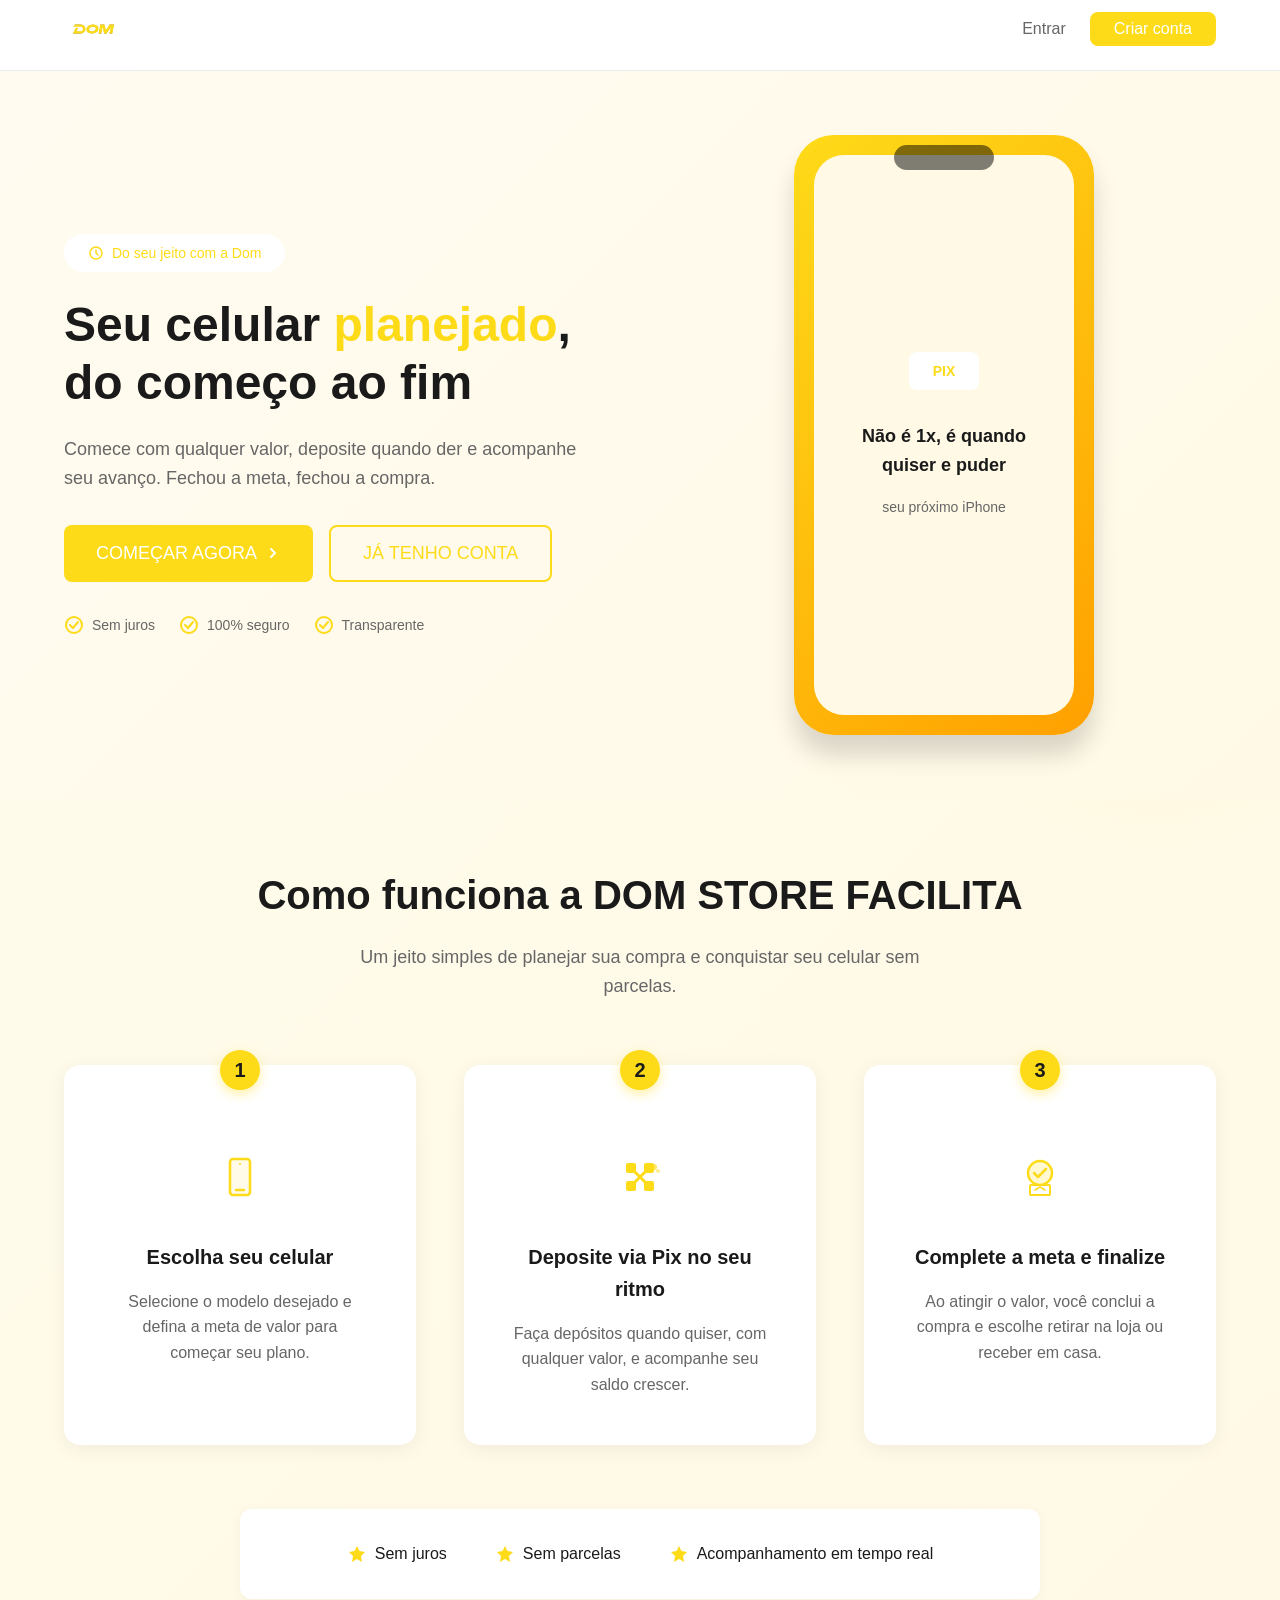
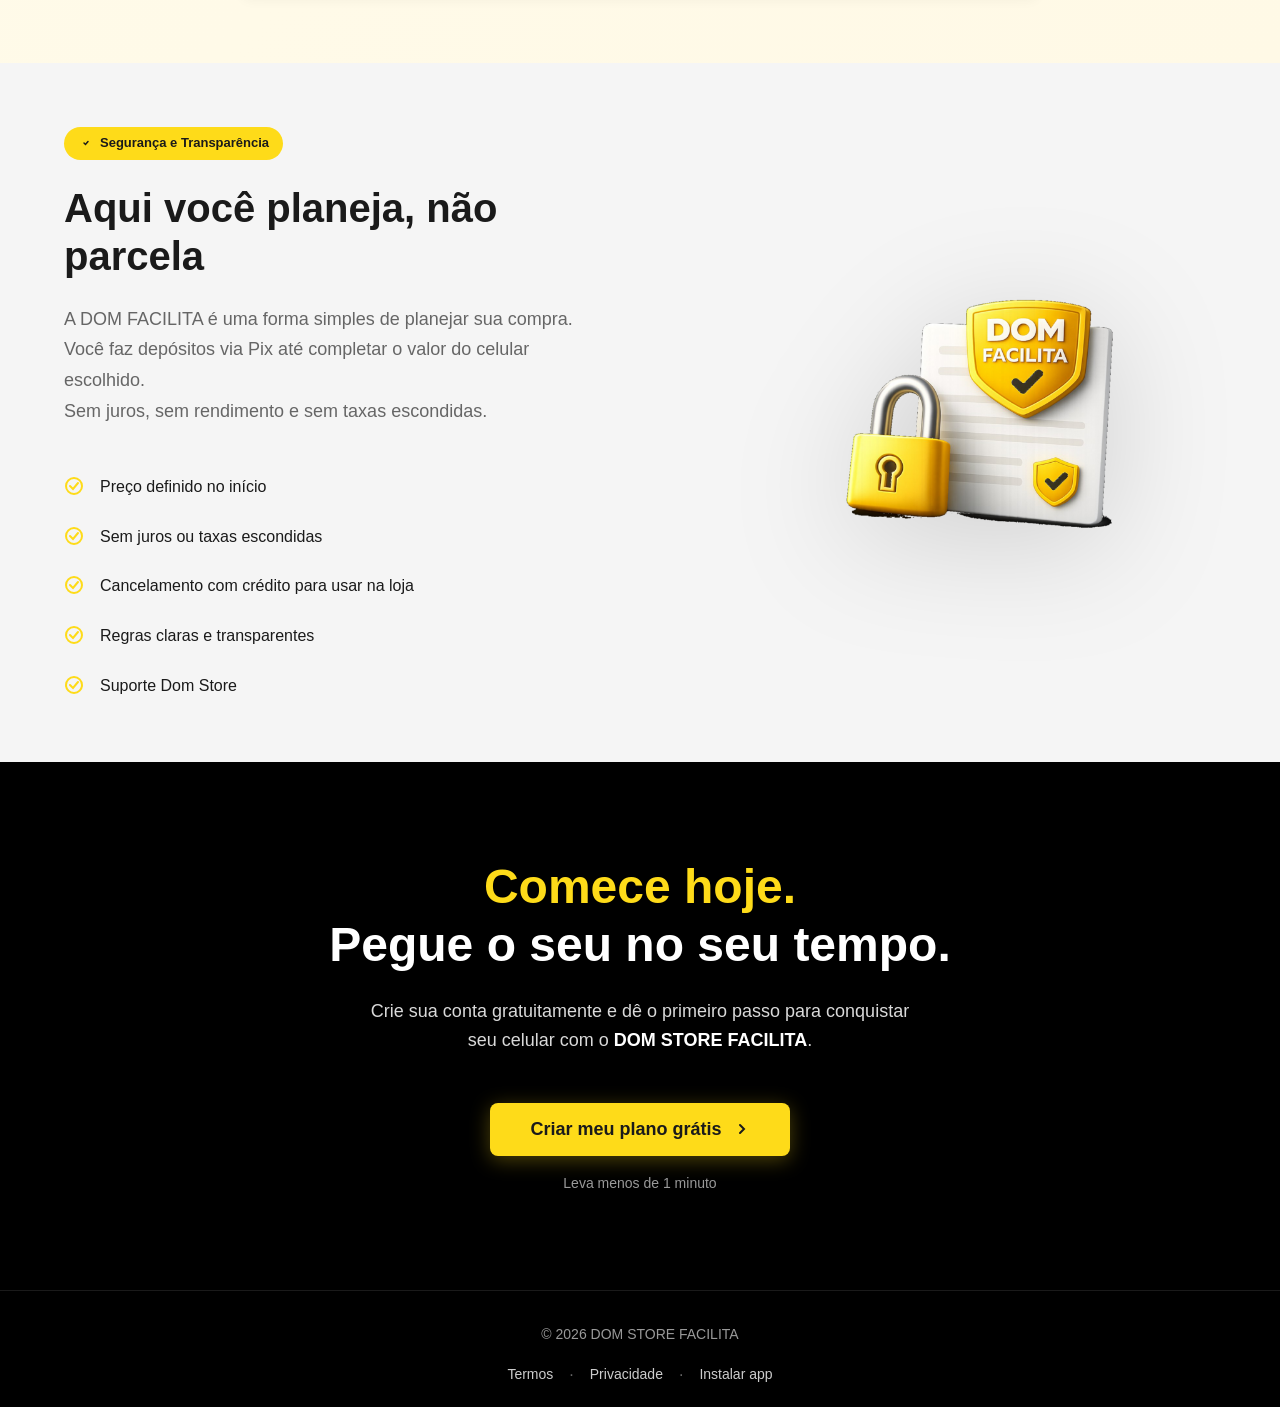
==== dom-store-mvp/index.html @ 8611403c "Iphone" ====
<!DOCTYPE html>
<html lang="pt-BR">
<head>
    <meta charset="UTF-8">
    <meta name="viewport" content="width=device-width, initial-scale=1.0, viewport-fit=cover">
    <meta name="description" content="Do seu jeito com a Dom. Comece com qualquer valor, deposite quando der e acompanhe seu avanço. Fechou a meta, fechou a compra - DOM STORE FACILITA">
    
    <!-- PWA Meta Tags -->
    <meta name="theme-color" content="#FEDB19">
    <meta name="mobile-web-app-capable" content="yes">
    <meta name="apple-mobile-web-app-capable" content="yes">
    <meta name="apple-mobile-web-app-status-bar-style" content="black-translucent">
    <meta name="apple-mobile-web-app-title" content="DOM STORE FACILITA">
    
    <!-- Manifest -->
    <link rel="manifest" href="/manifest.json">
    
    <!-- Icons -->
    <link rel="icon" type="image/png" sizes="32x32" href="/assets/logo-dom-novo.png">
    <link rel="apple-touch-icon" href="/assets/logo-dom-novo.png">
    
    <title>DOM STORE FACILITA - Seu celular planejado, do começo ao fim</title>
    <link rel="stylesheet" href="css/global.css">
    <link rel="stylesheet" href="css/home.css">
    <link rel="stylesheet" href="css/logo.css">
    <link rel="stylesheet" href="css/onboarding.css">
    <link rel="stylesheet" href="css/responsive.css">
</head>
<body>
    <header class="header">
        <div class="container">
            <div class="logo"><img src="assets/logo-dom-novo.png" alt="DOM STORE FACILITA" style="height: 32px;"></div>
            <nav class="nav">
                <a href="login.html" class="nav-link">Entrar</a>
                <button class="btn btn-primary" onclick="window.location.href='criar-conta.html'">Criar conta</button>
            </nav>
        </div>
    </header>

    <section class="hero">
        <div class="container">
            <div class="hero-content">
                <div class="hero-text">
                    <span class="hero-badge">
                        <svg width="16" height="16" viewBox="0 0 16 16" fill="none">
                            <circle cx="8" cy="8" r="6" stroke="#FEDB19" stroke-width="1.5"/>
                            <path d="M8 5V8L10 10" stroke="#FEDB19" stroke-width="1.5" stroke-linecap="round"/>
                        </svg>
                        Do seu jeito com a Dom
                    </span>
                    <h1 class="hero-title">
                        Seu celular <span class="highlight">planejado</span>,<br>
                        do começo ao fim
                    </h1>
                    <p class="hero-description">
                        Comece com qualquer valor, deposite quando der e acompanhe seu avanço. 
                        Fechou a meta, fechou a compra.
                    </p>
                    <div class="hero-buttons">
                        <button class="btn btn-primary btn-large" onclick="window.location.href='criar-conta.html'">
                            COMEÇAR AGORA
                            <svg width="16" height="16" viewBox="0 0 16 16" fill="none">
                                <path d="M6 12L10 8L6 4" stroke="white" stroke-width="2" stroke-linecap="round"/>
                            </svg>
                        </button>
                        <button class="btn btn-secondary btn-large" onclick="window.location.href='login.html'">
                            JÁ TENHO CONTA
                        </button>
                    </div>
                    <div class="hero-features">
                        <div class="feature-item">
                            <svg width="20" height="20" viewBox="0 0 20 20" fill="none">
                                <circle cx="10" cy="10" r="8" stroke="#FEDB19" stroke-width="2"/>
                                <path d="M6 10L9 13L14 7" stroke="#FEDB19" stroke-width="2" stroke-linecap="round"/>
                            </svg>
                            <span>Sem juros</span>
                        </div>
                        <div class="feature-item">
                            <svg width="20" height="20" viewBox="0 0 20 20" fill="none">
                                <circle cx="10" cy="10" r="8" stroke="#FEDB19" stroke-width="2"/>
                                <path d="M6 10L9 13L14 7" stroke="#FEDB19" stroke-width="2" stroke-linecap="round"/>
                            </svg>
                            <span>100% seguro</span>
                        </div>
                        <div class="feature-item">
                            <svg width="20" height="20" viewBox="0 0 20 20" fill="none">
                                <circle cx="10" cy="10" r="8" stroke="#FEDB19" stroke-width="2"/>
                                <path d="M6 10L9 13L14 7" stroke="#FEDB19" stroke-width="2" stroke-linecap="round"/>
                            </svg>
                            <span>Transparente</span>
                        </div>
                    </div>
                </div>
                <div class="hero-image">
                    <div class="phone-mockup">
                        <div class="phone-screen">
                            <div class="pix-badge">PIX</div>
                            <p class="phone-text">Não é 1x, é quando<br>quiser e puder</p>
                            <p class="phone-subtext">seu próximo iPhone</p>
                        </div>
                    </div>
                </div>
            </div>
        </div>
    </section>

    <section class="how-it-works">
        <div class="container">
            <h2 class="section-title">Como funciona a DOM STORE FACILITA</h2>
            <p class="section-subtitle">Um jeito simples de planejar sua compra e conquistar seu celular sem parcelas.</p>
            
            <div class="steps">
                <!-- Passo 1: Escolha seu celular -->
                <div class="step">
                    <div class="step-number">1</div>
                    <div class="step-icon">
                        <svg width="48" height="48" viewBox="0 0 48 48" fill="none">
                            <rect x="14" y="6" width="20" height="36" rx="3" stroke="#FEDB19" stroke-width="2.5"/>
                            <rect x="14" y="6" width="20" height="36" rx="3" fill="#FEDB19" fill-opacity="0.1"/>
                            <line x1="20" y1="37" x2="28" y2="37" stroke="#FEDB19" stroke-width="2.5" stroke-linecap="round"/>
                            <circle cx="24" cy="11" r="1" fill="#FEDB19"/>
                        </svg>
                    </div>
                    <h3 class="step-title">Escolha seu celular</h3>
                    <p class="step-description">Selecione o modelo desejado e defina a meta de valor para começar seu plano.</p>
                </div>

                <!-- Passo 2: Deposite via Pix -->
                <div class="step">
                    <div class="step-number">2</div>
                    <div class="step-icon">
                        <svg width="48" height="48" viewBox="0 0 48 48" fill="none">
                            <!-- Ícone PIX estilizado -->
                            <rect x="10" y="10" width="10" height="10" rx="2" fill="#FEDB19"/>
                            <rect x="28" y="10" width="10" height="10" rx="2" fill="#FEDB19"/>
                            <rect x="10" y="28" width="10" height="10" rx="2" fill="#FEDB19"/>
                            <rect x="28" y="28" width="10" height="10" rx="2" fill="#FEDB19"/>
                            <path d="M18 18L30 30M30 18L18 30" stroke="#FEDB19" stroke-width="3" stroke-linecap="round"/>
                            <!-- Moedas/progresso -->
                            <circle cx="38" cy="14" r="3" fill="#FEDB19" opacity="0.7"/>
                            <circle cx="42" cy="18" r="2" fill="#FEDB19" opacity="0.5"/>
                        </svg>
                    </div>
                    <h3 class="step-title">Deposite via Pix no seu ritmo</h3>
                    <p class="step-description">Faça depósitos quando quiser, com qualquer valor, e acompanhe seu saldo crescer.</p>
                </div>

                <!-- Passo 3: Complete a meta -->
                <div class="step">
                    <div class="step-number">3</div>
                    <div class="step-icon">
                        <svg width="48" height="48" viewBox="0 0 48 48" fill="none">
                            <!-- Check + Box de entrega -->
                            <circle cx="24" cy="20" r="12" fill="#FEDB19" fill-opacity="0.2" stroke="#FEDB19" stroke-width="2.5"/>
                            <path d="M18 20L22 24L30 16" stroke="#FEDB19" stroke-width="2.5" stroke-linecap="round" stroke-linejoin="round"/>
                            <!-- Box de entrega -->
                            <rect x="14" y="32" width="20" height="10" rx="1" stroke="#FEDB19" stroke-width="2" fill="none"/>
                            <path d="M19 37L24 34L29 37" stroke="#FEDB19" stroke-width="1.5" stroke-linecap="round"/>
                        </svg>
                    </div>
                    <h3 class="step-title">Complete a meta e finalize</h3>
                    <p class="step-description">Ao atingir o valor, você conclui a compra e escolhe retirar na loja ou receber em casa.</p>
                </div>
            </div>

            <!-- Benefícios abaixo dos passos -->
            <div class="benefits-row">
                <div class="benefit-item">
                    <svg width="20" height="20" viewBox="0 0 20 20" fill="none">
                        <path d="M10 2L12.5 7L18 8L14 12L15 18L10 15L5 18L6 12L2 8L7.5 7L10 2Z" fill="#FEDB19"/>
                    </svg>
                    <span>Sem juros</span>
                </div>
                <div class="benefit-item">
                    <svg width="20" height="20" viewBox="0 0 20 20" fill="none">
                        <path d="M10 2L12.5 7L18 8L14 12L15 18L10 15L5 18L6 12L2 8L7.5 7L10 2Z" fill="#FEDB19"/>
                    </svg>
                    <span>Sem parcelas</span>
                </div>
                <div class="benefit-item">
                    <svg width="20" height="20" viewBox="0 0 20 20" fill="none">
                        <path d="M10 2L12.5 7L18 8L14 12L15 18L10 15L5 18L6 12L2 8L7.5 7L10 2Z" fill="#FEDB19"/>
                    </svg>
                    <span>Acompanhamento em tempo real</span>
                </div>
            </div>
        </div>
    </section>

    <section class="not-bank">
        <div class="container">
            <div class="not-bank-content">
                <div class="not-bank-text">
                    <span class="badge badge-security">
                        <svg width="16" height="16" viewBox="0 0 16 16" fill="none">
                            <path d="M8 1L3 3V7C3 10.5 5.5 13.5 8 15C10.5 13.5 13 10.5 13 7V3L8 1Z" fill="#FEDB19"/>
                            <path d="M6 8L7.5 9.5L10 6.5" stroke="#1A1A1A" stroke-width="1.5" stroke-linecap="round"/>
                        </svg>
                        Segurança e Transparência
                    </span>
                    <h2 class="not-bank-title">Aqui você planeja, não parcela</h2>
                    <p class="not-bank-description">
                        A DOM FACILITA é uma forma simples de planejar sua compra.<br>
                        Você faz depósitos via Pix até completar o valor do celular escolhido.<br>
                        Sem juros, sem rendimento e sem taxas escondidas.
                    </p>
                    <ul class="not-bank-list">
                        <li>
                            <svg width="20" height="20" viewBox="0 0 20 20" fill="none">
                                <circle cx="10" cy="10" r="8" stroke="#FEDB19" stroke-width="2"/>
                                <path d="M6 10L9 13L14 7" stroke="#FEDB19" stroke-width="2" stroke-linecap="round"/>
                            </svg>
                            <span>Preço definido no início</span>
                        </li>
                        <li>
                            <svg width="20" height="20" viewBox="0 0 20 20" fill="none">
                                <circle cx="10" cy="10" r="8" stroke="#FEDB19" stroke-width="2"/>
                                <path d="M6 10L9 13L14 7" stroke="#FEDB19" stroke-width="2" stroke-linecap="round"/>
                            </svg>
                            <span>Sem juros ou taxas escondidas</span>
                        </li>
                        <li>
                            <svg width="20" height="20" viewBox="0 0 20 20" fill="none">
                                <circle cx="10" cy="10" r="8" stroke="#FEDB19" stroke-width="2"/>
                                <path d="M6 10L9 13L14 7" stroke="#FEDB19" stroke-width="2" stroke-linecap="round"/>
                            </svg>
                            <span>Cancelamento com crédito para usar na loja</span>
                        </li>
                        <li>
                            <svg width="20" height="20" viewBox="0 0 20 20" fill="none">
                                <circle cx="10" cy="10" r="8" stroke="#FEDB19" stroke-width="2"/>
                                <path d="M6 10L9 13L14 7" stroke="#FEDB19" stroke-width="2" stroke-linecap="round"/>
                            </svg>
                            <span>Regras claras e transparentes</span>
                        </li>
                        <li>
                            <svg width="20" height="20" viewBox="0 0 20 20" fill="none">
                                <circle cx="10" cy="10" r="8" stroke="#FEDB19" stroke-width="2"/>
                                <path d="M6 10L9 13L14 7" stroke="#FEDB19" stroke-width="2" stroke-linecap="round"/>
                            </svg>
                            <span>Suporte Dom Store</span>
                        </li>
                    </ul>
                </div>
                <div class="not-bank-image">
                    <!-- Ilustração 3D: Escudo DOM FACILITA + Cadeado -->
                    <img src="assets/security-illustration.png" alt="DOM FACILITA - Segurança e Transparência" class="security-illustration-img">
                </div>
            </div>
        </div>
    </section>

    <section class="cta">
        <div class="container">
            <h2 class="cta-title">
                <span class="cta-title-yellow">Comece hoje.</span><br>
                Pegue o seu no seu tempo.
            </h2>
            <p class="cta-description">
                Crie sua conta gratuitamente e dê o primeiro passo para conquistar<br>
                seu celular com o <strong>DOM STORE FACILITA</strong>.
            </p>
            <button class="btn btn-cta" onclick="window.location.href='criar-conta.html'">
                Criar meu plano grátis
                <svg width="16" height="16" viewBox="0 0 16 16" fill="none">
                    <path d="M6 12L10 8L6 4" stroke="#1A1A1A" stroke-width="2" stroke-linecap="round"/>
                </svg>
            </button>
            <p class="cta-timing">Leva menos de 1 minuto</p>
        </div>
    </section>

    <footer class="footer">
        <div class="container">
            <div class="footer-content">
                <p class="footer-copyright">© 2026 DOM STORE FACILITA</p>
                <div class="footer-links">
                    <a href="termos.html">Termos</a>
                    <span class="footer-separator">·</span>
                    <a href="#">Privacidade</a>
                    <span class="footer-separator">·</span>
                    <a href="#" id="install-app-footer">Instalar app</a>
                </div>
            </div>
        </div>
    </footer>

        <script src="/js/pwa-register.js"></script>
    <script src="js/onboarding.js"></script>
    <script src="js/main.js"></script>
</body>
</html>
---- dom-store-mvp/css/global.css ----
/**
 * ZENTRA - Estilos Globais
 * 
 * Este arquivo contém:
 * - Variáveis CSS (cores, fontes, espaçamentos)
 * - Reset CSS
 * - Estilos de componentes reutilizáveis (botões, badges, etc)
 * - Utilitários
 */

/* ========== VARIÁVEIS CSS ========== */
:root {
    /* Cores principais - DOM Store */
    --color-primary: #FEDB19;
    --color-primary-dark: #E5C300;
    --color-primary-light: #FFFBEA;
    
    /* Cores de texto */
    --color-text-primary: #1A1A1A;
    --color-text-secondary: #666666;
    --color-text-tertiary: #999999;
    
    /* Cores de fundo */
    --color-bg-primary: #FFFFFF;
    --color-bg-secondary: #F5F7FA;
    --color-bg-tertiary: #E8EDF2;
    
    /* Cores de feedback */
    --color-success: #FEDB19;
    --color-error: #F44336;
    --color-warning: #FF9800;
    --color-info: #2196F3;
    
    /* Fontes */
    --font-family: -apple-system, BlinkMacSystemFont, 'Segoe UI', 'Roboto', 'Oxygen', 'Ubuntu', 'Cantarell', 'Fira Sans', 'Droid Sans', 'Helvetica Neue', sans-serif;
    
    /* Tamanhos de fonte */
    --font-size-xs: 0.75rem;    /* 12px */
    --font-size-sm: 0.875rem;   /* 14px */
    --font-size-base: 1rem;     /* 16px */
    --font-size-lg: 1.125rem;   /* 18px */
    --font-size-xl: 1.25rem;    /* 20px */
    --font-size-2xl: 1.5rem;    /* 24px */
    --font-size-3xl: 2rem;      /* 32px */
    --font-size-4xl: 2.5rem;    /* 40px */
    --font-size-5xl: 3rem;      /* 48px */
    
    /* Pesos de fonte */
    --font-weight-normal: 400;
    --font-weight-medium: 500;
    --font-weight-semibold: 600;
    --font-weight-bold: 700;
    
    /* Espaçamentos */
    --spacing-xs: 0.25rem;   /* 4px */
    --spacing-sm: 0.5rem;    /* 8px */
    --spacing-md: 1rem;      /* 16px */
    --spacing-lg: 1.5rem;    /* 24px */
    --spacing-xl: 2rem;      /* 32px */
    --spacing-2xl: 3rem;     /* 48px */
    --spacing-3xl: 4rem;     /* 64px */
    
    /* Border radius */
    --radius-sm: 4px;
    --radius-md: 8px;
    --radius-lg: 12px;
    --radius-xl: 16px;
    --radius-full: 9999px;
    
    /* Sombras */
    --shadow-sm: 0 1px 2px rgba(0, 0, 0, 0.05);
    --shadow-md: 0 4px 6px rgba(0, 0, 0, 0.07);
    --shadow-lg: 0 10px 15px rgba(0, 0, 0, 0.1);
    --shadow-xl: 0 20px 25px rgba(0, 0, 0, 0.15);
    
    /* Transitions */
    --transition-fast: 150ms ease;
    --transition-base: 250ms ease;
    --transition-slow: 350ms ease;
}

/* ========== RESET CSS ========== */
* {
    margin: 0;
    padding: 0;
    box-sizing: border-box;
}

html {
    font-size: 16px;
    -webkit-font-smoothing: antialiased;
    -moz-osx-font-smoothing: grayscale;
}

body {
    font-family: var(--font-family);
    font-size: var(--font-size-base);
    line-height: 1.6;
    color: var(--color-text-primary);
    background-color: var(--color-bg-primary);
}

a {
    text-decoration: none;
    color: inherit;
}

img {
    max-width: 100%;
    display: block;
}

button {
    font-family: inherit;
    cursor: pointer;
    border: none;
    background: none;
}

input,
textarea,
select {
    font-family: inherit;
    font-size: inherit;
}

/* ========== CONTAINER ========== */
.container {
    width: 100%;
    max-width: 1200px;
    margin: 0 auto;
    padding: 0 var(--spacing-lg);
}

/* ========== BOTÕES ========== */
.btn {
    display: inline-flex;
    align-items: center;
    justify-content: center;
    gap: var(--spacing-sm);
    padding: var(--spacing-sm) var(--spacing-lg);
    border-radius: var(--radius-md);
    font-weight: var(--font-weight-medium);
    font-size: var(--font-size-base);
    transition: all var(--transition-base);
    white-space: nowrap;
}

.btn-primary {
    background-color: var(--color-primary);
    color: white;
}

.btn-primary:hover {
    background-color: var(--color-primary-dark);
    transform: translateY(-1px);
    box-shadow: var(--shadow-md);
}

.btn-secondary {
    background-color: transparent;
    color: var(--color-primary);
    border: 2px solid var(--color-primary);
}

.btn-secondary:hover {
    background-color: var(--color-primary-light);
}

.btn-large {
    padding: var(--spacing-md) var(--spacing-xl);
    font-size: var(--font-size-lg);
}

.btn:disabled {
    opacity: 0.5;
    cursor: not-allowed;
}

/* ========== BADGES ========== */
.badge {
    display: inline-flex;
    align-items: center;
    gap: var(--spacing-xs);
    padding: var(--spacing-xs) var(--spacing-md);
    background-color: var(--color-primary-light);
    color: var(--color-primary);
    border-radius: var(--radius-full);
    font-size: var(--font-size-sm);
    font-weight: var(--font-weight-medium);
}

/* ========== INPUTS ========== */
.input-group {
    display: flex;
    flex-direction: column;
    gap: var(--spacing-sm);
}

.input-label {
    font-size: var(--font-size-sm);
    font-weight: var(--font-weight-medium);
    color: var(--color-text-primary);
}

.input {
    padding: var(--spacing-md);
    border: 2px solid var(--color-bg-tertiary);
    border-radius: var(--radius-md);
    font-size: var(--font-size-base);
    transition: border-color var(--transition-base);
}

.input:focus {
    outline: none;
    border-color: var(--color-primary);
}

.input.error {
    border-color: var(--color-error);
}

.input-error-message {
    font-size: var(--font-size-sm);
    color: var(--color-error);
    display: flex;
    align-items: center;
    gap: var(--spacing-xs);
}

/* ========== CHECKBOX ========== */
.checkbox-container {
    display: flex;
    align-items: flex-start;
    gap: var(--spacing-md);
    cursor: pointer;
}

.checkbox {
    width: 20px;
    height: 20px;
    border: 2px solid var(--color-bg-tertiary);
    border-radius: var(--radius-sm);
    cursor: pointer;
    transition: all var(--transition-base);
}

.checkbox:checked {
    background-color: var(--color-primary);
    border-color: var(--color-primary);
}

/* ========== CARDS ========== */
.card {
    background-color: var(--color-bg-primary);
    border-radius: var(--radius-xl);
    padding: var(--spacing-xl);
    box-shadow: var(--shadow-sm);
}

/* ========== LOADING ========== */
.loading-spinner {
    display: inline-block;
    width: 20px;
    height: 20px;
    border: 3px solid rgba(255, 255, 255, 0.3);
    border-radius: 50%;
    border-top-color: white;
    animation: spinner 0.6s linear infinite;
}

@keyframes spinner {
    to {
        transform: rotate(360deg);
    }
}

/* ========== ALERT ========== */
.alert {
    padding: var(--spacing-md);
    border-radius: var(--radius-md);
    display: flex;
    align-items: center;
    gap: var(--spacing-md);
}

.alert-info {
    background-color: #E3F2FD;
    color: #1976D2;
}

.alert-warning {
    background-color: #FFF3E0;
    color: #F57C00;
}

.alert-error {
    background-color: #FFEBEE;
    color: #D32F2F;
}

.alert-success {
    background-color: var(--color-primary-light);
    color: var(--color-primary-dark);
}

/* ========== MODAL ========== */
.modal-overlay {
    position: fixed;
    top: 0;
    left: 0;
    right: 0;
    bottom: 0;
    background-color: rgba(0, 0, 0, 0.5);
    display: flex;
    align-items: center;
    justify-content: center;
    z-index: 1000;
    padding: var(--spacing-lg);
}

.modal {
    background-color: white;
    border-radius: var(--radius-xl);
    max-width: 500px;
    width: 100%;
    max-height: 90vh;
    overflow-y: auto;
    position: relative;
}

.modal-header {
    padding: var(--spacing-xl);
    border-bottom: 1px solid var(--color-bg-tertiary);
    display: flex;
    align-items: center;
    justify-content: space-between;
}

.modal-body {
    padding: var(--spacing-xl);
}

.modal-footer {
    padding: var(--spacing-xl);
    border-top: 1px solid var(--color-bg-tertiary);
    display: flex;
    gap: var(--spacing-md);
    justify-content: flex-end;
}

.modal-close {
    width: 32px;
    height: 32px;
    display: flex;
    align-items: center;
    justify-content: center;
    border-radius: 50%;
    transition: background-color var(--transition-base);
}

.modal-close:hover {
    background-color: var(--color-bg-secondary);
}

/* ========== UTILITIES ========== */
.text-center {
    text-align: center;
}

.text-primary {
    color: var(--color-primary);
}

.text-secondary {
    color: var(--color-text-secondary);
}

.mt-sm { margin-top: var(--spacing-sm); }
.mt-md { margin-top: var(--spacing-md); }
.mt-lg { margin-top: var(--spacing-lg); }
.mt-xl { margin-top: var(--spacing-xl); }

.mb-sm { margin-bottom: var(--spacing-sm); }
.mb-md { margin-bottom: var(--spacing-md); }
.mb-lg { margin-bottom: var(--spacing-lg); }
.mb-xl { margin-bottom: var(--spacing-xl); }

.hidden {
    display: none !important;
}

/* ========== RESPONSIVE ========== */
@media (max-width: 768px) {
    :root {
        --font-size-3xl: 1.75rem;
        --font-size-4xl: 2rem;
        --font-size-5xl: 2.25rem;
    }
    
    .container {
        padding: 0 var(--spacing-md);
    }
}
---- dom-store-mvp/css/home.css ----
/**
 * ZENTRA - Estilos da Home
 * 
 * Estilos específicos para a landing page/home
 * Inclui: Header, Hero, How it Works, Not Bank, CTA, Footer
 */

/* ========== HEADER ========== */
.header {
    background-color: white;
    border-bottom: 1px solid var(--color-bg-tertiary);
    padding: var(--spacing-lg) 0;
    position: sticky;
    top: 0;
    z-index: 100;
}

.header .container {
    display: flex;
    align-items: center;
    justify-content: space-between;
}

.logo {
    display: flex;
    align-items: center;
    gap: var(--spacing-sm);
}

.logo-text {
    font-size: var(--font-size-xl);
    font-weight: var(--font-weight-bold);
    color: var(--color-text-primary);
}

.nav {
    display: flex;
    align-items: center;
    gap: var(--spacing-lg);
}

.nav-link {
    color: var(--color-text-secondary);
    font-weight: var(--font-weight-medium);
    transition: color var(--transition-base);
}

.nav-link:hover {
    color: var(--color-primary);
}

/* ========== HERO SECTION ========== */
.hero {
    padding: var(--spacing-3xl) 0;
    background: linear-gradient(135deg, #FFFBF0 0%, #FFF9E6 100%);
}

.hero-content {
    display: grid;
    grid-template-columns: 1fr 1fr;
    gap: var(--spacing-3xl);
    align-items: center;
}

.hero-badge {
    display: inline-flex;
    align-items: center;
    gap: var(--spacing-sm);
    padding: var(--spacing-sm) var(--spacing-lg);
    background-color: white;
    border-radius: var(--radius-full);
    font-size: var(--font-size-sm);
    font-weight: var(--font-weight-medium);
    color: var(--color-primary);
    margin-bottom: var(--spacing-lg);
}

.hero-title {
    font-size: var(--font-size-5xl);
    font-weight: var(--font-weight-bold);
    line-height: 1.2;
    margin-bottom: var(--spacing-lg);
    color: var(--color-text-primary);
}

.hero-title .highlight {
    color: var(--color-primary);
}

.hero-description {
    font-size: var(--font-size-lg);
    color: var(--color-text-secondary);
    margin-bottom: var(--spacing-xl);
    line-height: 1.6;
}

.hero-buttons {
    display: flex;
    gap: var(--spacing-md);
    margin-bottom: var(--spacing-xl);
}

.hero-features {
    display: flex;
    gap: var(--spacing-lg);
}

.feature-item {
    display: flex;
    align-items: center;
    gap: var(--spacing-sm);
    font-size: var(--font-size-sm);
    color: var(--color-text-secondary);
}

/* Phone Mockup */
.hero-image {
    display: flex;
    justify-content: center;
    align-items: center;
}

.phone-mockup {
    width: 300px;
    height: 600px;
    background: linear-gradient(135deg, #FEDB19 0%, #FFA000 100%);
    border-radius: 40px;
    padding: 20px;
    box-shadow: var(--shadow-xl);
    position: relative;
}

.phone-mockup::before {
    content: '';
    position: absolute;
    top: 10px;
    left: 50%;
    transform: translateX(-50%);
    width: 100px;
    height: 25px;
    background-color: rgba(0, 0, 0, 0.5);
    border-radius: 20px;
}

.phone-screen {
    width: 100%;
    height: 100%;
    background-color: #FFF9E6;
    border-radius: 30px;
    display: flex;
    flex-direction: column;
    align-items: center;
    justify-content: center;
    padding: var(--spacing-xl);
    text-align: center;
}

.pix-badge {
    background-color: white;
    color: var(--color-primary);
    font-weight: var(--font-weight-bold);
    padding: var(--spacing-sm) var(--spacing-lg);
    border-radius: var(--radius-md);
    margin-bottom: var(--spacing-xl);
    font-size: var(--font-size-sm);
}

.phone-text {
    font-size: var(--font-size-lg);
    font-weight: var(--font-weight-semibold);
    color: var(--color-text-primary);
    margin-bottom: var(--spacing-md);
}

.phone-subtext {
    font-size: var(--font-size-sm);
    color: var(--color-text-secondary);
}

/* ========== HOW IT WORKS SECTION ========== */
/* ========== HOW IT WORKS SECTION ========== */
.how-it-works {
    padding: var(--spacing-3xl) 0;
    background: linear-gradient(135deg, #FFFBEA 0%, #FFF9E6 100%);
    position: relative;
    overflow: hidden;
}

/* Decoração de fundo */
.how-it-works::before {
    content: '';
    position: absolute;
    top: -50%;
    right: -10%;
    width: 500px;
    height: 500px;
    background: radial-gradient(circle, rgba(254, 219, 25, 0.1) 0%, transparent 70%);
    border-radius: 50%;
}

.section-title {
    font-size: var(--font-size-4xl);
    font-weight: var(--font-weight-bold);
    text-align: center;
    margin-bottom: var(--spacing-md);
    color: var(--color-text-primary);
}

.section-subtitle {
    font-size: var(--font-size-lg);
    color: var(--color-text-secondary);
    text-align: center;
    margin-bottom: var(--spacing-3xl);
    max-width: 600px;
    margin-left: auto;
    margin-right: auto;
}

.steps {
    display: grid;
    grid-template-columns: repeat(3, 1fr);
    gap: var(--spacing-2xl);
    margin-bottom: var(--spacing-3xl);
    position: relative;
    z-index: 1;
}

.step {
    background: white;
    padding: var(--spacing-2xl);
    border-radius: 16px;
    text-align: center;
    box-shadow: 0 4px 20px rgba(0, 0, 0, 0.06);
    transition: all 0.3s ease;
    position: relative;
}

.step:hover {
    transform: translateY(-8px);
    box-shadow: 0 12px 40px rgba(0, 0, 0, 0.12);
}

.step-number {
    position: absolute;
    top: -15px;
    left: 50%;
    transform: translateX(-50%);
    width: 40px;
    height: 40px;
    background: var(--color-primary);
    color: #1A1A1A;
    border-radius: 50%;
    display: flex;
    align-items: center;
    justify-content: center;
    font-size: 20px;
    font-weight: var(--font-weight-bold);
    box-shadow: 0 4px 12px rgba(254, 219, 25, 0.4);
}

.step-icon {
    width: 80px;
    height: 80px;
    display: flex;
    align-items: center;
    justify-content: center;
    margin: var(--spacing-lg) auto var(--spacing-lg);
}

.step-title {
    font-size: var(--font-size-xl);
    font-weight: var(--font-weight-bold);
    margin-bottom: var(--spacing-md);
    color: var(--color-text-primary);
}

.step-description {
    font-size: var(--font-size-base);
    color: var(--color-text-secondary);
    line-height: 1.6;
}

/* Benefits row */
.benefits-row {
    display: flex;
    justify-content: center;
    gap: var(--spacing-2xl);
    flex-wrap: wrap;
    padding: var(--spacing-xl);
    background: white;
    border-radius: 12px;
    max-width: 800px;
    margin: 0 auto;
    box-shadow: 0 2px 12px rgba(0, 0, 0, 0.04);
}

.benefit-item {
    display: flex;
    align-items: center;
    gap: var(--spacing-sm);
    font-weight: var(--font-weight-medium);
    color: var(--color-text-primary);
}

.benefit-item svg {
    flex-shrink: 0;
}

/* ========== NOT BANK SECTION ========== */
/* ========== NOT BANK SECTION (PLANEJA, NÃO PARCELA) ========== */
.not-bank {
    padding: var(--spacing-3xl) 0;
    background: #F5F5F5;
    position: relative;
}

.badge-security {
    background: #FEDB19;
    color: #1A1A1A;
    padding: 6px 14px;
    border-radius: 20px;
    font-size: 13px;
    font-weight: 600;
    display: inline-flex;
    align-items: center;
    gap: 6px;
    margin-bottom: var(--spacing-lg);
}

.not-bank-content {
    display: grid;
    grid-template-columns: 1fr 1fr;
    gap: var(--spacing-3xl);
    align-items: center;
}

.not-bank-title {
    font-size: var(--font-size-4xl);
    font-weight: var(--font-weight-bold);
    margin-bottom: var(--spacing-lg);
    color: var(--color-text-primary);
    line-height: 1.2;
}

.not-bank-description {
    font-size: var(--font-size-lg);
    color: var(--color-text-secondary);
    margin-bottom: var(--spacing-2xl);
    line-height: 1.7;
}

.not-bank-list {
    list-style: none;
    display: flex;
    flex-direction: column;
    gap: var(--spacing-lg);
}

.not-bank-list li {
    display: flex;
    align-items: flex-start;
    gap: var(--spacing-md);
    font-size: var(--font-size-base);
    color: var(--color-text-primary);
    font-weight: 500;
}

.not-bank-list li svg {
    flex-shrink: 0;
    margin-top: 2px;
}

.not-bank-image {
    display: flex;
    justify-content: center;
    align-items: center;
    position: relative;
}

.security-illustration-img {
    max-width: 500px;
    width: 100%;
    height: auto;
    filter: drop-shadow(0 20px 60px rgba(0, 0, 0, 0.15));
    animation: float 6s ease-in-out infinite;
}

@keyframes float {
    0%, 100% {
        transform: translateY(0px);
    }
    50% {
        transform: translateY(-20px);
    }
}

/* ========== CTA SECTION ========== */
/* ========== CTA SECTION ========== */
.cta {
    padding: calc(var(--spacing-3xl) * 1.5) 0;
    background: #000000;
    text-align: center;
}

.cta-title {
    font-size: 48px;
    font-weight: var(--font-weight-bold);
    color: #FFFFFF;
    margin-bottom: var(--spacing-lg);
    line-height: 1.2;
}

.cta-title-yellow {
    color: #FEDB19;
}

.cta-description {
    font-size: var(--font-size-lg);
    color: rgba(255, 255, 255, 0.85);
    margin-bottom: var(--spacing-2xl);
    line-height: 1.6;
}

.cta-description strong {
    color: #FFFFFF;
    font-weight: var(--font-weight-bold);
}

.btn-cta {
    background-color: #FEDB19;
    color: #1A1A1A;
    font-weight: var(--font-weight-bold);
    padding: 16px 40px;
    font-size: 18px;
    border-radius: 8px;
    border: none;
    cursor: pointer;
    display: inline-flex;
    align-items: center;
    gap: 12px;
    transition: all 0.3s ease;
    box-shadow: 0 4px 20px rgba(254, 219, 25, 0.3);
}

.btn-cta:hover {
    background-color: #E5C300;
    transform: translateY(-2px);
    box-shadow: 0 6px 30px rgba(254, 219, 25, 0.4);
}

.cta-timing {
    color: rgba(255, 255, 255, 0.6);
    font-size: var(--font-size-sm);
    margin-top: var(--spacing-md);
}

/* ========== FOOTER ========== */
.footer {
    padding: var(--spacing-xl) 0;
    background-color: #000000;
    color: white;
    border-top: 1px solid rgba(255, 255, 255, 0.1);
}

.footer-content {
    display: flex;
    flex-direction: column;
    align-items: center;
    gap: var(--spacing-md);
    text-align: center;
}

.footer-copyright {
    color: rgba(255, 255, 255, 0.6);
    font-size: var(--font-size-sm);
}

.footer-links {
    display: flex;
    align-items: center;
    gap: var(--spacing-md);
}

.footer-links a {
    color: rgba(255, 255, 255, 0.8);
    font-size: var(--font-size-sm);
    transition: color var(--transition-base);
}

.footer-links a:hover {
    color: var(--color-primary);
}

.footer-separator {
    color: rgba(255, 255, 255, 0.4);
    user-select: none;
}

/* ========== RESPONSIVE ========== */
@media (max-width: 1024px) {
    .hero-content,
    .not-bank-content {
        grid-template-columns: 1fr;
        gap: var(--spacing-xl);
    }
    
    .steps {
        grid-template-columns: 1fr;
        gap: var(--spacing-xl);
    }
    
    .phone-mockup {
        width: 250px;
        height: 500px;
    }
}

@media (max-width: 768px) {
    .hero {
        padding: var(--spacing-xl) 0;
    }
    
    .hero-title {
        font-size: var(--font-size-3xl);
    }
    
    .hero-buttons {
        flex-direction: column;
    }
    
    .hero-buttons .btn {
        width: 100%;
    }
    
    .hero-features {
        flex-direction: column;
        gap: var(--spacing-md);
    }
    
    .nav {
        gap: var(--spacing-md);
    }
    
    .nav .btn {
        padding: var(--spacing-sm) var(--spacing-md);
        font-size: var(--font-size-sm);
    }
    
    .section-title {
        font-size: var(--font-size-2xl);
    }
    
    .not-bank-title,
    .cta-title {
        font-size: var(--font-size-2xl);
    }
}

/* Responsivo - Como funciona */
@media (max-width: 768px) {
    .steps {
        grid-template-columns: 1fr;
        gap: var(--spacing-xl);
    }
    
    .step {
        padding: var(--spacing-xl);
    }
    
    .benefits-row {
        flex-direction: column;
        gap: var(--spacing-md);
        padding: var(--spacing-lg);
    }
    
    .section-title {
        font-size: var(--font-size-3xl);
    }
}

/* Responsivo - Planeja não parcela */
@media (max-width: 768px) {
    .not-bank-content {
        grid-template-columns: 1fr;
        gap: var(--spacing-2xl);
    }
    
    .security-illustration-img {
        max-width: 350px;
    }
    
    .not-bank-title {
        font-size: var(--font-size-3xl);
    }
}

/* Responsivo - CTA */
@media (max-width: 768px) {
    .cta-title {
        font-size: 32px;
    }
    
    .cta-description br {
        display: none;
    }
    
    .btn-cta {
        width: 100%;
        justify-content: center;
    }
    
    .footer-links {
        flex-wrap: wrap;
        justify-content: center;
    }
}
---- dom-store-mvp/css/logo.css ----
/**
 * DOM Store - Logo Component
 */

.logo {
    display: flex;
    align-items: center;
    gap: var(--spacing-sm);
}

.logo img {
    height: 32px;
    width: auto;
    object-fit: contain;
}

/* Logo maior para páginas específicas */
.logo-large img {
    height: 50px;
}

/* Logo extra grande para hero/auth */
.logo-hero img {
    height: 70px;
}

/* Logo pequeno para footer */
.logo-small img {
    height: 24px;
}

/* Versão inline sem gap */
.logo-inline {
    display: inline-flex;
    align-items: center;
}

/* Remove qualquer padding/margin extra */
.logo img, .auth-logo img {
    display: block;
    margin: 0;
    padding: 0;
}
---- dom-store-mvp/css/onboarding.css ----
/**
 * DOM Store - Onboarding Animation CSS (Inline Mockup)
 * Animação DENTRO do mockup do iPhone na home
 */

/* Container da animação dentro do mockup */
.onboarding-content {
    display: flex;
    flex-direction: column;
    align-items: center;
    justify-content: center;
    height: 100%;
    padding: 30px 20px;
    opacity: 0;
    animation: fadeInContent 0.6s ease-out forwards;
}

.onboarding-content.active {
    opacity: 1;
}

.onboarding-content.fade-out {
    animation: fadeOutContent 0.5s ease-out forwards;
}

@keyframes fadeInContent {
    from {
        opacity: 0;
        transform: translateY(20px);
    }
    to {
        opacity: 1;
        transform: translateY(0);
    }
}

@keyframes fadeOutContent {
    from {
        opacity: 1;
        transform: scale(1);
    }
    to {
        opacity: 0;
        transform: scale(0.95);
    }
}

/* PIX Icon Animado */
.pix-icon-animated {
    display: flex;
    flex-direction: column;
    align-items: center;
    gap: 8px;
    margin-bottom: 20px;
    animation: bounceIn 0.8s ease-out;
}

@keyframes bounceIn {
    0% {
        opacity: 0;
        transform: scale(0.3);
    }
    50% {
        transform: scale(1.05);
    }
    70% {
        transform: scale(0.9);
    }
    100% {
        opacity: 1;
        transform: scale(1);
    }
}

.pix-icon-animated svg {
    filter: drop-shadow(0 4px 12px rgba(0, 191, 165, 0.3));
}

.pix-label {
    font-size: 20px;
    font-weight: 800;
    color: #00BFA5;
    letter-spacing: 2px;
    text-shadow: 0 2px 4px rgba(0, 191, 165, 0.2);
}

/* Texto */
.onboarding-text {
    font-size: 20px;
    font-weight: 700;
    color: #1a1a1a;
    text-align: center;
    margin: 0 0 8px 0;
    line-height: 1.3;
    animation: fadeIn 0.6s ease-out 0.3s both;
}

.onboarding-subtitle {
    font-size: 14px;
    color: #666;
    text-align: center;
    margin: 0 0 25px 0;
    animation: fadeIn 0.6s ease-out 0.5s both;
}

@keyframes fadeIn {
    from {
        opacity: 0;
        transform: translateY(10px);
    }
    to {
        opacity: 1;
        transform: translateY(0);
    }
}

/* Progress */
.progress-wrapper {
    width: 100%;
    animation: fadeIn 0.6s ease-out 0.7s both;
}

.progress-values {
    display: flex;
    justify-content: space-between;
    margin-bottom: 8px;
    font-size: 12px;
    font-weight: 600;
}

.value-start {
    color: #999;
}

.value-end {
    color: #00BFA5;
    font-size: 16px;
    font-weight: 700;
    animation: pulse 1.5s ease-in-out infinite;
}

@keyframes pulse {
    0%, 100% {
        transform: scale(1);
    }
    50% {
        transform: scale(1.05);
    }
}

.progress-bar-container {
    width: 100%;
    height: 6px;
    background: #e0e0e0;
    border-radius: 10px;
    overflow: hidden;
    margin-bottom: 8px;
    position: relative;
}

.progress-bar-fill {
    height: 100%;
    background: linear-gradient(90deg, #00BFA5 0%, #00D4B8 100%);
    border-radius: 10px;
    width: 0%;
    transition: width 0.05s linear;
    box-shadow: 0 0 10px rgba(0, 191, 165, 0.4);
    position: relative;
}

.progress-bar-fill::after {
    content: '';
    position: absolute;
    top: 0;
    right: 0;
    width: 20px;
    height: 100%;
    background: linear-gradient(90deg, transparent, rgba(255, 255, 255, 0.3));
    animation: shimmer 1.5s infinite;
}

@keyframes shimmer {
    0%, 100% { opacity: 0; }
    50% { opacity: 1; }
}

.progress-percent {
    font-size: 28px;
    font-weight: 800;
    color: #FEDB19;
    text-align: center;
    text-shadow: 0 2px 8px rgba(255, 193, 7, 0.3);
    margin-top: 8px;
}

/* Responsivo mobile */
@media (max-width: 480px) {
    .onboarding-content {
        padding: 20px 15px;
    }
    
    .pix-icon-animated svg {
        width: 40px;
        height: 40px;
    }
    
    .pix-label {
        font-size: 16px;
    }
    
    .onboarding-text {
        font-size: 18px;
    }
    
    .onboarding-subtitle {
        font-size: 13px;
    }
    
    .progress-percent {
        font-size: 24px;
    }
    
    .value-end {
        font-size: 14px;
    }
}
---- dom-store-mvp/css/responsive.css ----
/**
 * DOM Store - Responsividade e Mobile-First
 */

/* ========== VARIÁVEIS MOBILE ========== */
:root {
    --mobile-padding: 16px;
    --mobile-spacing: 12px;
    --safe-area-inset-top: env(safe-area-inset-top);
    --safe-area-inset-bottom: env(safe-area-inset-bottom);
}

/* ========== PWA MODE ========== */
body.pwa-mode {
    padding-top: var(--safe-area-inset-top);
    padding-bottom: var(--safe-area-inset-bottom);
}

/* ========== MOBILE TOUCH ========== */
@media (hover: none) and (pointer: coarse) {
    /* Aumenta área de toque em botões */
    .btn, button, a {
        min-height: 44px;
        padding: 12px 20px;
    }
    
    /* Remove hover states em mobile */
    .btn:hover,
    button:hover {
        transform: none;
    }
    
    /* Feedback tátil */
    .btn:active,
    button:active {
        transform: scale(0.97);
        opacity: 0.9;
    }
}

/* ========== MOBILE ESPECÍFICO ========== */
@media (max-width: 768px) {
    /* Containers */
    .container {
        padding: 0 var(--mobile-padding);
        max-width: 100%;
    }
    
    /* Headers */
    .header {
        padding: var(--mobile-spacing) var(--mobile-padding);
        position: sticky;
        top: 0;
        z-index: 100;
        background: white;
        box-shadow: 0 2px 8px rgba(0,0,0,0.05);
    }
    
    .header .container {
        padding: 0;
    }
    
    /* Logo mobile */
    .logo img {
        height: 28px !important;
    }
    
    /* Navegação mobile */
    .nav {
        gap: 8px;
    }
    
    .nav-link {
        font-size: 14px;
        padding: 8px 12px;
    }
    
    .btn {
        font-size: 14px;
        padding: 10px 16px;
    }
    
    /* Hero Section Mobile */
    .hero {
        padding: var(--spacing-xl) 0;
    }
    
    .hero-content {
        flex-direction: column;
        gap: var(--spacing-xl);
    }
    
    .hero-text {
        text-align: center;
    }
    
    .hero-title {
        font-size: 32px;
        line-height: 1.2;
    }
    
    .hero-description {
        font-size: 16px;
    }
    
    .hero-buttons {
        flex-direction: column;
        width: 100%;
    }
    
    .hero-buttons .btn {
        width: 100%;
        justify-content: center;
    }
    
    .hero-features {
        flex-direction: column;
        gap: var(--spacing-sm);
    }
    
    /* Cards Mobile */
    .card {
        padding: var(--spacing-lg);
        border-radius: var(--radius-lg);
    }
    
    /* Dashboard Mobile */
    .dashboard-header {
        flex-direction: column;
        gap: var(--spacing-md);
        text-align: center;
    }
    
    .progress-section {
        padding: var(--spacing-lg);
    }
    
    .progress-circle {
        width: 200px;
        height: 200px;
    }
    
    .progress-info {
        flex-direction: column;
        gap: var(--spacing-lg);
    }
    
    .info-item {
        width: 100%;
        text-align: center;
    }
    
    /* Marcos de progresso mobile */
    .marcos {
        gap: 12px;
        overflow-x: auto;
        padding-bottom: var(--spacing-sm);
        -webkit-overflow-scrolling: touch;
    }
    
    .marco {
        flex: 0 0 auto;
        width: 60px;
    }
    
    /* Histórico mobile */
    .historico-item {
        padding: var(--spacing-md);
    }
    
    /* Modais Mobile */
    .modal {
        margin: 0;
        max-width: 100%;
        max-height: 100%;
        width: 100%;
        height: 100%;
        border-radius: 0;
        display: flex;
        flex-direction: column;
    }
    
    .modal-body {
        flex: 1;
        overflow-y: auto;
        -webkit-overflow-scrolling: touch;
    }
    
    .modal-footer {
        flex-direction: column;
        gap: var(--spacing-sm);
        padding: var(--mobile-padding);
    }
    
    .modal-footer .btn {
        width: 100%;
    }
    
    /* Modal de cancelamento mobile */
    .modal-cancelamento {
        max-width: 100%;
        height: 100vh;
    }
    
    .modal-cancelamento .modal-header {
        position: sticky;
        top: 0;
        z-index: 10;
    }
    
    .modal-cancelamento .modal-footer {
        position: sticky;
        bottom: 0;
        background: white;
        box-shadow: 0 -2px 8px rgba(0,0,0,0.1);
    }
    
    /* Escolher iPhone Mobile */
    .iphones-grid {
        grid-template-columns: 1fr;
        gap: var(--spacing-md);
    }
    
    .iphone-card {
        padding: var(--spacing-lg);
    }
    
    /* Depositar Mobile */
    .depositar-container {
        padding: var(--mobile-padding);
    }
    
    .valores-rapidos {
        grid-template-columns: repeat(2, 1fr);
        gap: var(--spacing-sm);
    }
    
    .valor-rapido {
        padding: var(--spacing-md);
        font-size: 18px;
    }
    
    /* Footer Mobile */
    .footer {
        padding: var(--spacing-xl) var(--mobile-padding);
    }
    
    .footer-content {
        flex-direction: column;
        gap: var(--spacing-md);
        text-align: center;
    }
    
    .footer-links {
        flex-direction: column;
        gap: var(--spacing-sm);
    }
    
    /* Botão flutuante mobile */
    .btn-float {
        bottom: calc(var(--mobile-padding) + var(--safe-area-inset-bottom));
        right: var(--mobile-padding);
        left: var(--mobile-padding);
        width: calc(100% - 2 * var(--mobile-padding));
        border-radius: 50px;
    }
    
    /* Forms Mobile */
    .input,
    .select,
    textarea {
        font-size: 16px; /* Evita zoom no iOS */
        padding: 14px 16px;
    }
    
    /* Auth pages mobile */
    .auth-container {
        padding: var(--mobile-padding);
        min-height: 100vh;
    }
    
    .auth-card {
        padding: var(--spacing-xl) var(--mobile-padding);
    }
    
    .auth-logo img {
        height: 60px !important;
    }
}

/* ========== TABLET ========== */
@media (min-width: 769px) and (max-width: 1024px) {
    .container {
        max-width: 720px;
    }
    
    .iphones-grid {
        grid-template-columns: repeat(2, 1fr);
    }
}

/* ========== LANDSCAPE MOBILE ========== */
@media (max-width: 768px) and (orientation: landscape) {
    .hero {
        padding: var(--spacing-lg) 0;
    }
    
    .hero-title {
        font-size: 28px;
    }
    
    .modal {
        max-height: 100vh;
    }
    
    .progress-circle {
        width: 150px;
        height: 150px;
    }
}

/* ========== SCROLL SUAVE ========== */
html {
    scroll-behavior: smooth;
}

/* ========== NOTCH E SAFE AREAS (iPhone X+) ========== */
@supports (padding: max(0px)) {
    body {
        padding-left: max(0px, env(safe-area-inset-left));
        padding-right: max(0px, env(safe-area-inset-right));
    }
    
    .header {
        padding-top: max(12px, env(safe-area-inset-top));
    }
    
    .footer {
        padding-bottom: max(20px, env(safe-area-inset-bottom));
    }
}

/* ========== PERFORMANCE ========== */
* {
    -webkit-tap-highlight-color: transparent;
    -webkit-touch-callout: none;
}

img {
    -webkit-user-drag: none;
}

/* Smooth scrolling em mobile */
.modal-body,
.historico-lista {
    -webkit-overflow-scrolling: touch;
}

/* ========== ACESSIBILIDADE ========== */
@media (prefers-reduced-motion: reduce) {
    * {
        animation-duration: 0.01ms !important;
        animation-iteration-count: 1 !important;
        transition-duration: 0.01ms !important;
    }
}

/* ========== DARK MODE (futuro) ========== */
@media (prefers-color-scheme: dark) {
    /* Implementar futuramente */
}
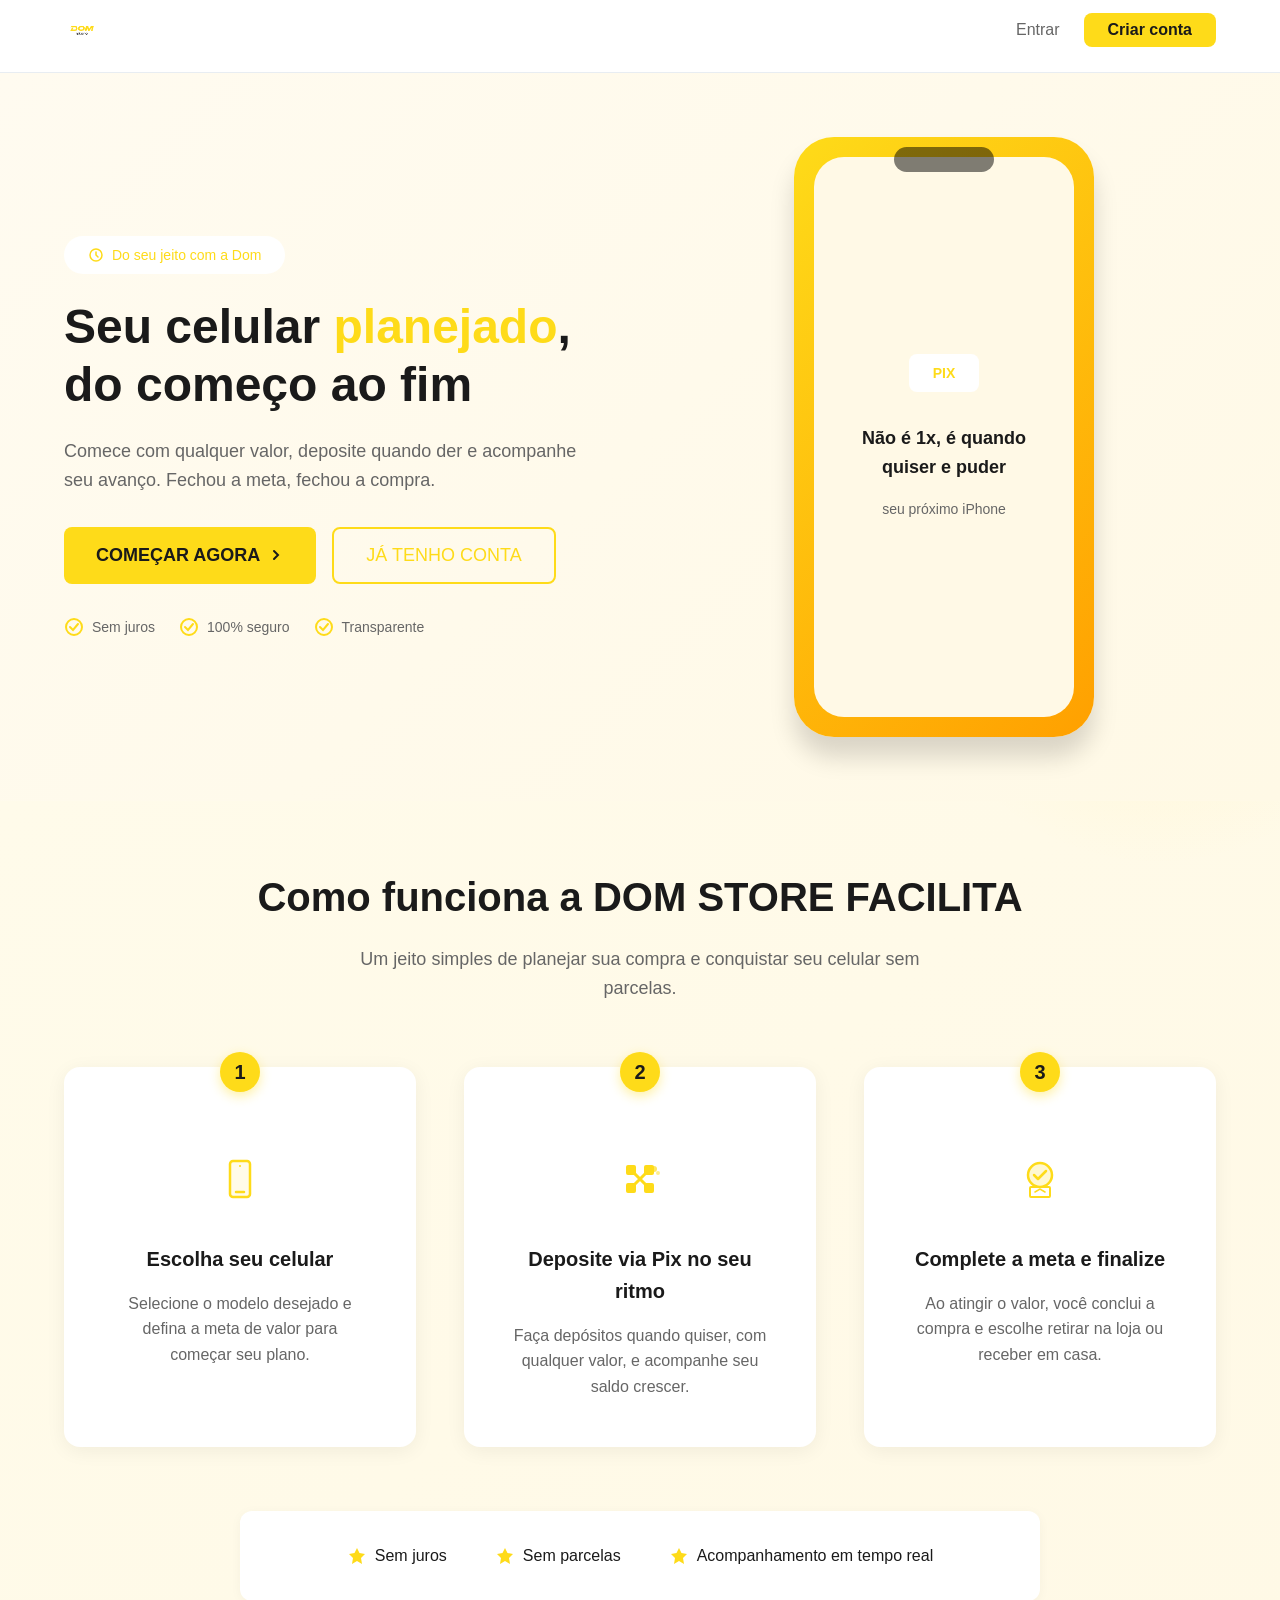
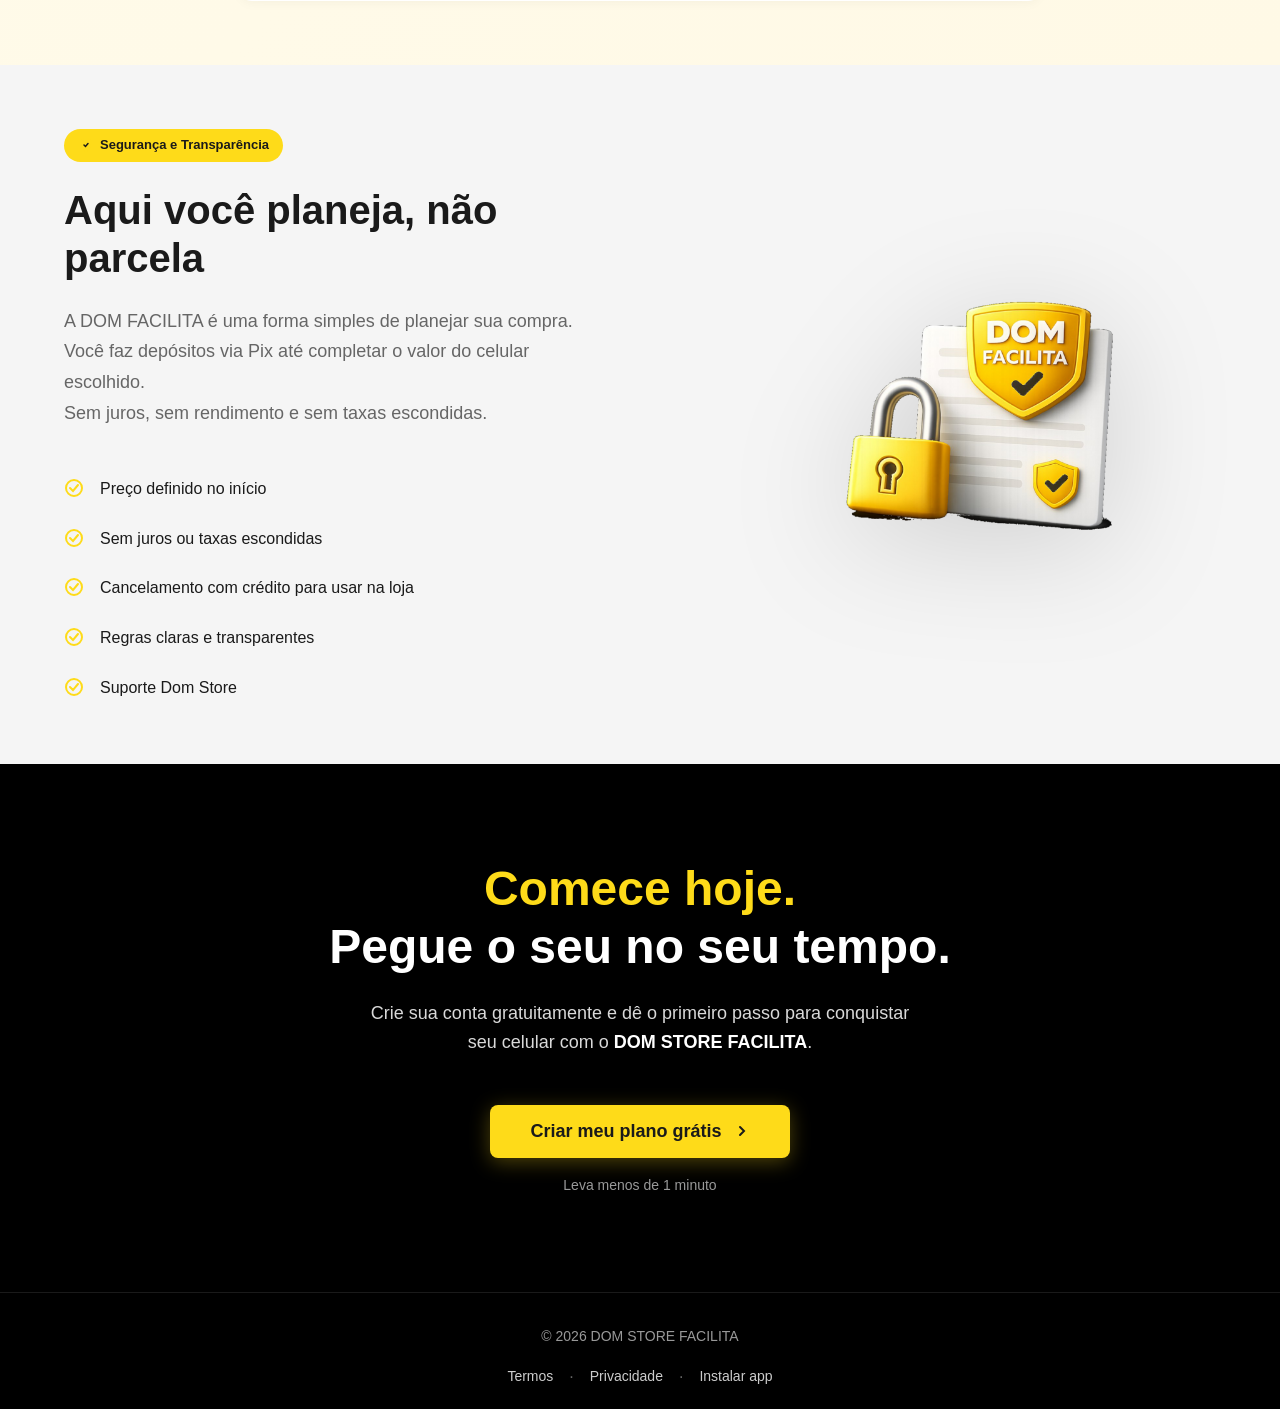
==== commit 1d21f2c1: "att" ====
--- a/dom-store-mvp/index.html
+++ b/dom-store-mvp/index.html
@@ -16,8 +16,8 @@
     <link rel="manifest" href="/manifest.json">
     
     <!-- Icons -->
-    <link rel="icon" type="image/png" sizes="32x32" href="/assets/logo-dom-novo.png">
-    <link rel="apple-touch-icon" href="/assets/logo-dom-novo.png">
+    <link rel="icon" type="image/png" sizes="32x32" href="/assets/logo-dom-store-v1.png">
+    <link rel="apple-touch-icon" href="/assets/logo-dom-store-v1.png">
     
     <title>DOM STORE FACILITA - Seu celular planejado, do começo ao fim</title>
     <link rel="stylesheet" href="css/global.css">
@@ -29,7 +29,7 @@
 <body>
     <header class="header">
         <div class="container">
-            <div class="logo"><img src="assets/logo-dom-novo.png" alt="DOM STORE FACILITA" style="height: 32px;"></div>
+            <div class="logo"><img src="assets/logo-dom-store-v1.png" alt="DOM STORE FACILITA"></div>
             <nav class="nav">
                 <a href="login.html" class="nav-link">Entrar</a>
                 <button class="btn btn-primary" onclick="window.location.href='criar-conta.html'">Criar conta</button>
@@ -60,7 +60,7 @@
                         <button class="btn btn-primary btn-large" onclick="window.location.href='criar-conta.html'">
                             COMEÇAR AGORA
                             <svg width="16" height="16" viewBox="0 0 16 16" fill="none">
-                                <path d="M6 12L10 8L6 4" stroke="white" stroke-width="2" stroke-linecap="round"/>
+                                <path d="M6 12L10 8L6 4" stroke="#1A1A1A" stroke-width="2" stroke-linecap="round"/>
                             </svg>
                         </button>
                         <button class="btn btn-secondary btn-large" onclick="window.location.href='login.html'">
@@ -98,6 +98,21 @@
                             <p class="phone-text">Não é 1x, é quando<br>quiser e puder</p>
                             <p class="phone-subtext">seu próximo iPhone</p>
                         </div>
+                    </div>
+                </div>
+                <!-- Card mobile: substitui phone mockup em telas pequenas -->
+                <div class="hero-mobile-card">
+                    <div class="hmc-label">Exemplo de meta</div>
+                    <div class="hmc-model">iPhone 15 Pro Max</div>
+                    <div class="hmc-bar-wrap">
+                        <div class="hmc-bar">
+                            <div class="hmc-bar-fill" style="width: 68%"></div>
+                        </div>
+                        <span class="hmc-percent">68%</span>
+                    </div>
+                    <div class="hmc-values">
+                        <span>Depositado: <strong>R$ 8.499</strong></span>
+                        <span>Meta: <strong>R$ 12.499</strong></span>
                     </div>
                 </div>
             </div>
--- a/dom-store-mvp/css/global.css
+++ b/dom-store-mvp/css/global.css
@@ -148,7 +148,8 @@
 
 .btn-primary {
     background-color: var(--color-primary);
-    color: white;
+    color: #1A1A1A;
+    font-weight: var(--font-weight-bold);
 }
 
 .btn-primary:hover {
--- a/dom-store-mvp/css/home.css
+++ b/dom-store-mvp/css/home.css
@@ -502,16 +502,39 @@
     .not-bank-content {
         grid-template-columns: 1fr;
         gap: var(--spacing-xl);
-    }
-    
+        text-align: center;
+    }
+
+    .hero-features {
+        justify-content: center;
+    }
+
+    .hero-buttons {
+        justify-content: center;
+    }
+
+    .not-bank-text {
+        order: 1;
+    }
+
+    .not-bank-image {
+        order: 0;
+    }
+
     .steps {
         grid-template-columns: 1fr;
         gap: var(--spacing-xl);
     }
-    
+
     .phone-mockup {
-        width: 250px;
-        height: 500px;
+        width: 220px;
+        height: 420px;
+    }
+}
+
+@media (max-width: 640px) {
+    .hero-image {
+        display: none;
     }
 }
 
@@ -614,3 +637,77 @@
         justify-content: center;
     }
 }
+
+/* ========== HERO MOBILE CARD ========== */
+.hero-mobile-card {
+    display: none; /* Oculto por padrão, visível só no mobile */
+    background: white;
+    border-radius: 20px;
+    padding: 24px;
+    box-shadow: 0 8px 32px rgba(0,0,0,0.12);
+    width: 100%;
+    max-width: 360px;
+    margin: 0 auto;
+    text-align: left;
+}
+
+.hmc-label {
+    font-size: 12px;
+    color: var(--color-text-tertiary);
+    text-transform: uppercase;
+    letter-spacing: 0.05em;
+    margin-bottom: 6px;
+}
+
+.hmc-model {
+    font-size: 20px;
+    font-weight: 700;
+    color: var(--color-text-primary);
+    margin-bottom: 16px;
+}
+
+.hmc-bar-wrap {
+    display: flex;
+    align-items: center;
+    gap: 10px;
+    margin-bottom: 12px;
+}
+
+.hmc-bar {
+    flex: 1;
+    height: 10px;
+    background: var(--color-bg-tertiary);
+    border-radius: 99px;
+    overflow: hidden;
+}
+
+.hmc-bar-fill {
+    height: 100%;
+    background: var(--color-primary);
+    border-radius: 99px;
+    transition: width 1s ease;
+}
+
+.hmc-percent {
+    font-size: 14px;
+    font-weight: 700;
+    color: var(--color-primary);
+    min-width: 36px;
+}
+
+.hmc-values {
+    display: flex;
+    justify-content: space-between;
+    font-size: 13px;
+    color: var(--color-text-secondary);
+}
+
+.hmc-values strong {
+    color: var(--color-text-primary);
+}
+
+@media (max-width: 640px) {
+    .hero-mobile-card {
+        display: block;
+    }
+}
--- a/dom-store-mvp/css/logo.css
+++ b/dom-store-mvp/css/logo.css
@@ -6,10 +6,11 @@
     display: flex;
     align-items: center;
     gap: var(--spacing-sm);
+    flex-shrink: 0;
 }
 
 .logo img {
-    height: 32px;
+    height: 36px;
     width: auto;
     object-fit: contain;
 }
@@ -41,3 +42,14 @@
     margin: 0;
     padding: 0;
 }
+
+/* Ajuste mobile */
+@media (max-width: 768px) {
+    .logo img {
+        height: 30px !important;
+    }
+
+    .auth-logo img {
+        height: 54px !important;
+    }
+}
--- a/dom-store-mvp/css/responsive.css
+++ b/dom-store-mvp/css/responsive.css
@@ -84,38 +84,44 @@
     .hero {
         padding: var(--spacing-xl) 0;
     }
-    
+
     .hero-content {
-        flex-direction: column;
+        grid-template-columns: 1fr;
         gap: var(--spacing-xl);
-    }
-    
+        text-align: center;
+    }
+
+    .hero-image {
+        display: none;
+    }
+
     .hero-text {
         text-align: center;
     }
-    
+
     .hero-title {
-        font-size: 32px;
-        line-height: 1.2;
-    }
-    
+        font-size: 28px;
+        line-height: 1.25;
+    }
+
     .hero-description {
-        font-size: 16px;
-    }
-    
+        font-size: 15px;
+    }
+
     .hero-buttons {
         flex-direction: column;
         width: 100%;
     }
-    
+
     .hero-buttons .btn {
         width: 100%;
         justify-content: center;
     }
-    
+
     .hero-features {
         flex-direction: column;
         gap: var(--spacing-sm);
+        align-items: center;
     }
     
     /* Cards Mobile */
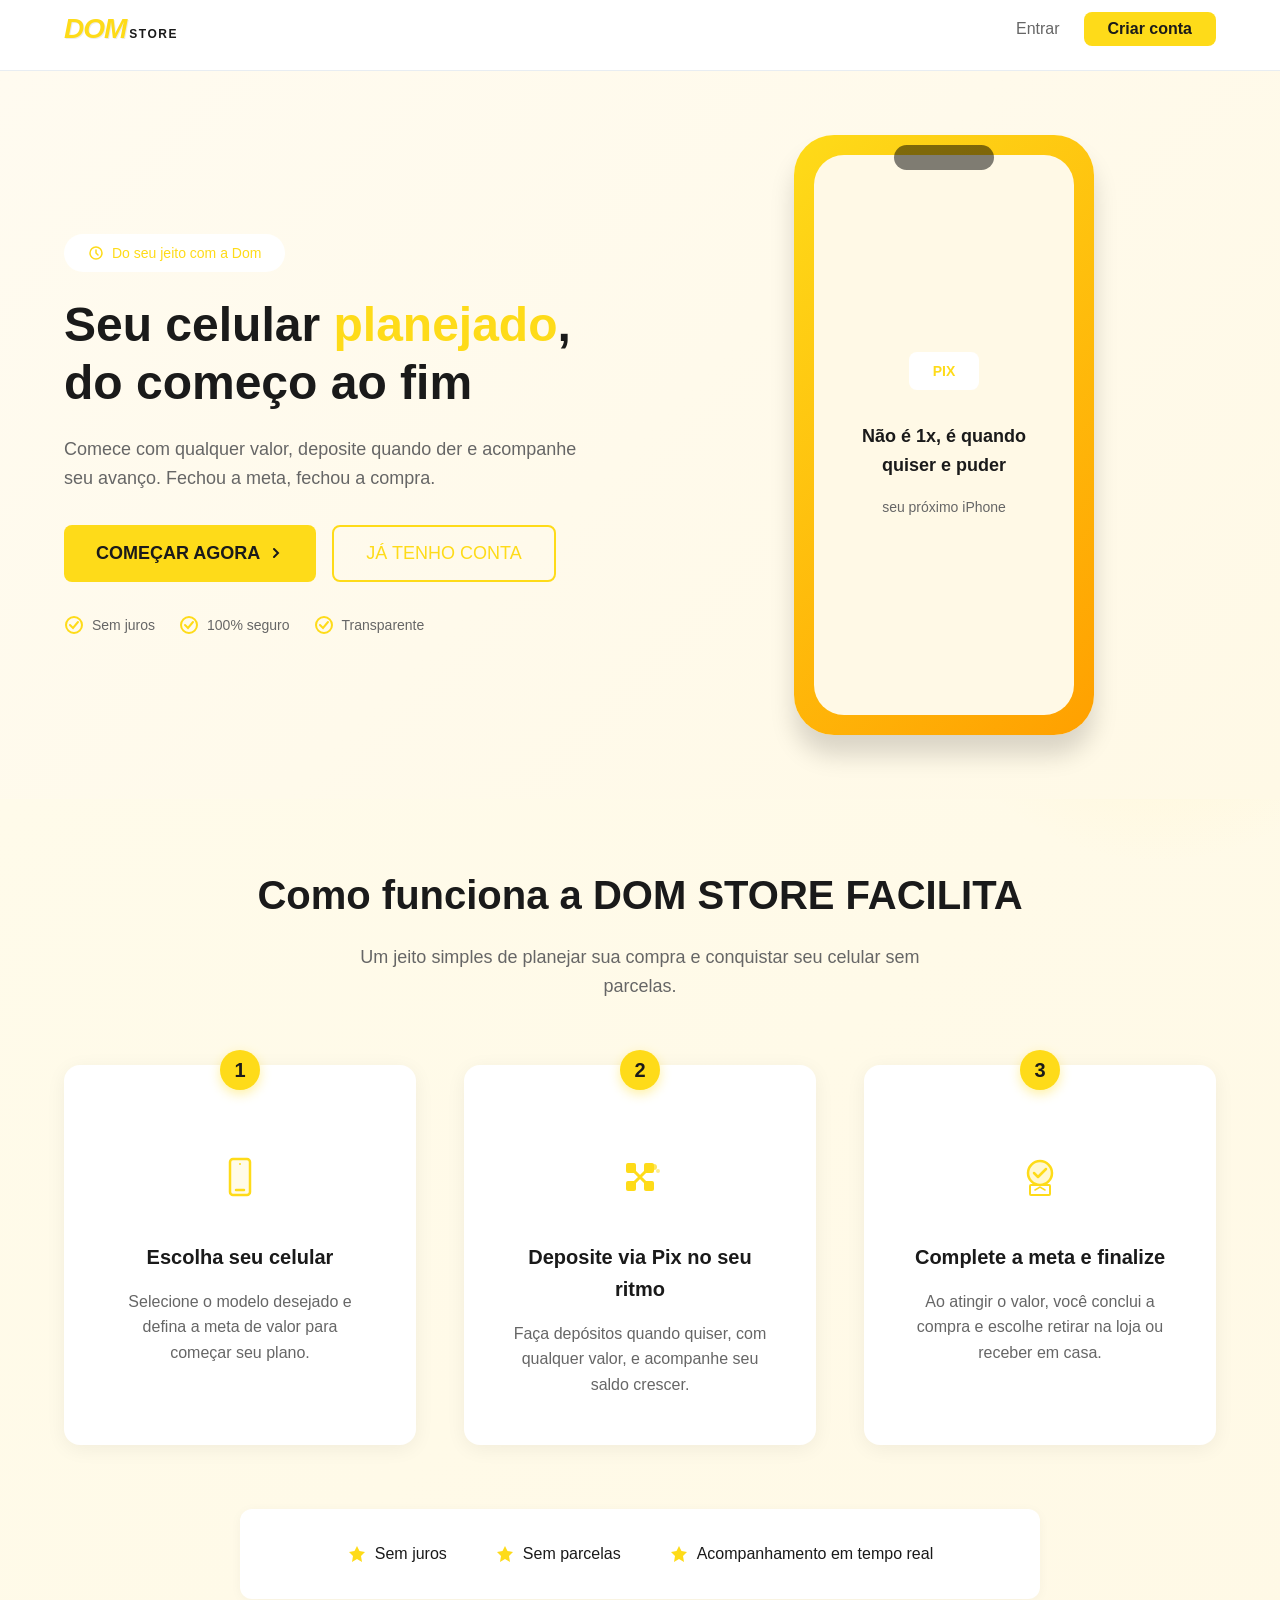
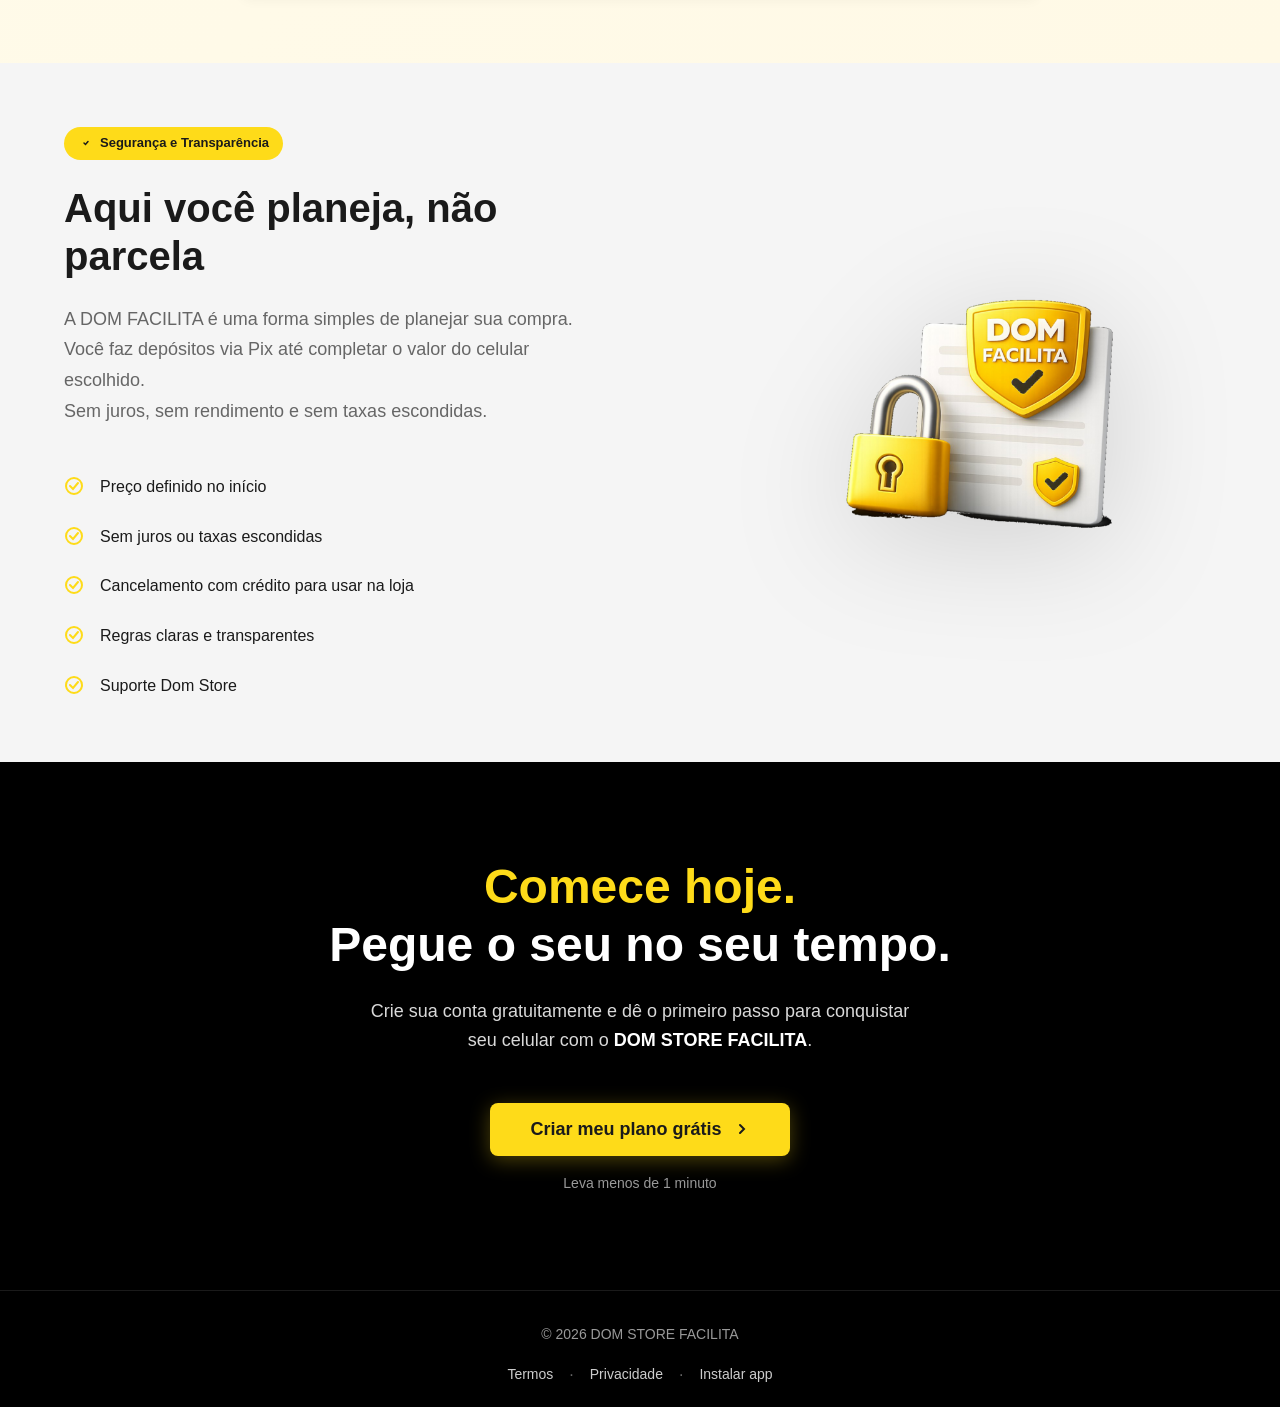
==== commit 9c6eb2fa: "fix: substituir logo PNG por logo CSS text PNG tinha muito whitespace causando logo invisível. Novo " ====
--- a/dom-store-mvp/index.html
+++ b/dom-store-mvp/index.html
@@ -13,11 +13,11 @@
     <meta name="apple-mobile-web-app-title" content="DOM STORE FACILITA">
     
     <!-- Manifest -->
-    <link rel="manifest" href="/manifest.json">
+    <link rel="manifest" href="./manifest.json">
     
     <!-- Icons -->
-    <link rel="icon" type="image/png" sizes="32x32" href="/assets/logo-dom-store-v1.png">
-    <link rel="apple-touch-icon" href="/assets/logo-dom-store-v1.png">
+    <link rel="icon" type="image/png" sizes="32x32" href="./assets/logo-dom-store-v1.png">
+    <link rel="apple-touch-icon" href="./assets/logo-dom-store-v1.png">
     
     <title>DOM STORE FACILITA - Seu celular planejado, do começo ao fim</title>
     <link rel="stylesheet" href="css/global.css">
@@ -29,7 +29,7 @@
 <body>
     <header class="header">
         <div class="container">
-            <div class="logo"><img src="assets/logo-dom-store-v1.png" alt="DOM STORE FACILITA"></div>
+            <div class="logo"><span class="logo-dom">DOM</span><span class="logo-store">Store</span></div>
             <nav class="nav">
                 <a href="login.html" class="nav-link">Entrar</a>
                 <button class="btn btn-primary" onclick="window.location.href='criar-conta.html'">Criar conta</button>
@@ -300,7 +300,7 @@
         </div>
     </footer>
 
-        <script src="/js/pwa-register.js"></script>
+        <script src="js/pwa-register.js"></script>
     <script src="js/onboarding.js"></script>
     <script src="js/main.js"></script>
 </body>
--- a/dom-store-mvp/css/logo.css
+++ b/dom-store-mvp/css/logo.css
@@ -1,55 +1,68 @@
 /**
- * DOM Store - Logo Component
+ * DOM Store - Logo Component (CSS Text Logo)
+ * Resolve o problema de whitespace do PNG
  */
 
 .logo {
     display: flex;
-    align-items: center;
-    gap: var(--spacing-sm);
+    align-items: baseline;
+    gap: 0;
     flex-shrink: 0;
+    cursor: pointer;
+    text-decoration: none;
+    line-height: 1;
 }
 
-.logo img {
-    height: 36px;
-    width: auto;
-    object-fit: contain;
+.logo-dom {
+    font-size: 28px;
+    font-weight: 900;
+    font-style: italic;
+    color: #FEDB19;
+    letter-spacing: -1px;
+    font-family: -apple-system, BlinkMacSystemFont, 'Segoe UI', Arial, sans-serif;
+    line-height: 1;
+    text-shadow: 1px 1px 0 rgba(0,0,0,0.08);
 }
 
-/* Logo maior para páginas específicas */
-.logo-large img {
-    height: 50px;
+.logo-store {
+    font-size: 12px;
+    font-weight: 600;
+    color: #1A1A1A;
+    letter-spacing: 1.5px;
+    text-transform: uppercase;
+    font-family: -apple-system, BlinkMacSystemFont, 'Segoe UI', Arial, sans-serif;
+    margin-left: 3px;
+    align-self: flex-end;
+    padding-bottom: 3px;
 }
 
-/* Logo extra grande para hero/auth */
-.logo-hero img {
-    height: 70px;
+/* Versão maior para auth pages */
+.auth-logo .logo-dom {
+    font-size: 42px;
+}
+.auth-logo .logo-store {
+    font-size: 16px;
+    padding-bottom: 5px;
 }
 
-/* Logo pequeno para footer */
-.logo-small img {
-    height: 24px;
+/* Auth logo container */
+.auth-logo {
+    display: flex;
+    align-items: baseline;
+    gap: 0;
+    margin-bottom: var(--spacing-xl);
+    justify-content: center;
 }
 
-/* Versão inline sem gap */
-.logo-inline {
-    display: inline-flex;
-    align-items: center;
-}
-
-/* Remove qualquer padding/margin extra */
-.logo img, .auth-logo img {
-    display: block;
-    margin: 0;
-    padding: 0;
-}
-
-/* Ajuste mobile */
+/* Mobile - reduz um pouco */
 @media (max-width: 768px) {
-    .logo img {
-        height: 30px !important;
+    .logo-dom {
+        font-size: 24px;
     }
-
-    .auth-logo img {
-        height: 54px !important;
+    .logo-store {
+        font-size: 11px;
+    }
+    .auth-logo .logo-dom {
+        font-size: 36px;
     }
 }
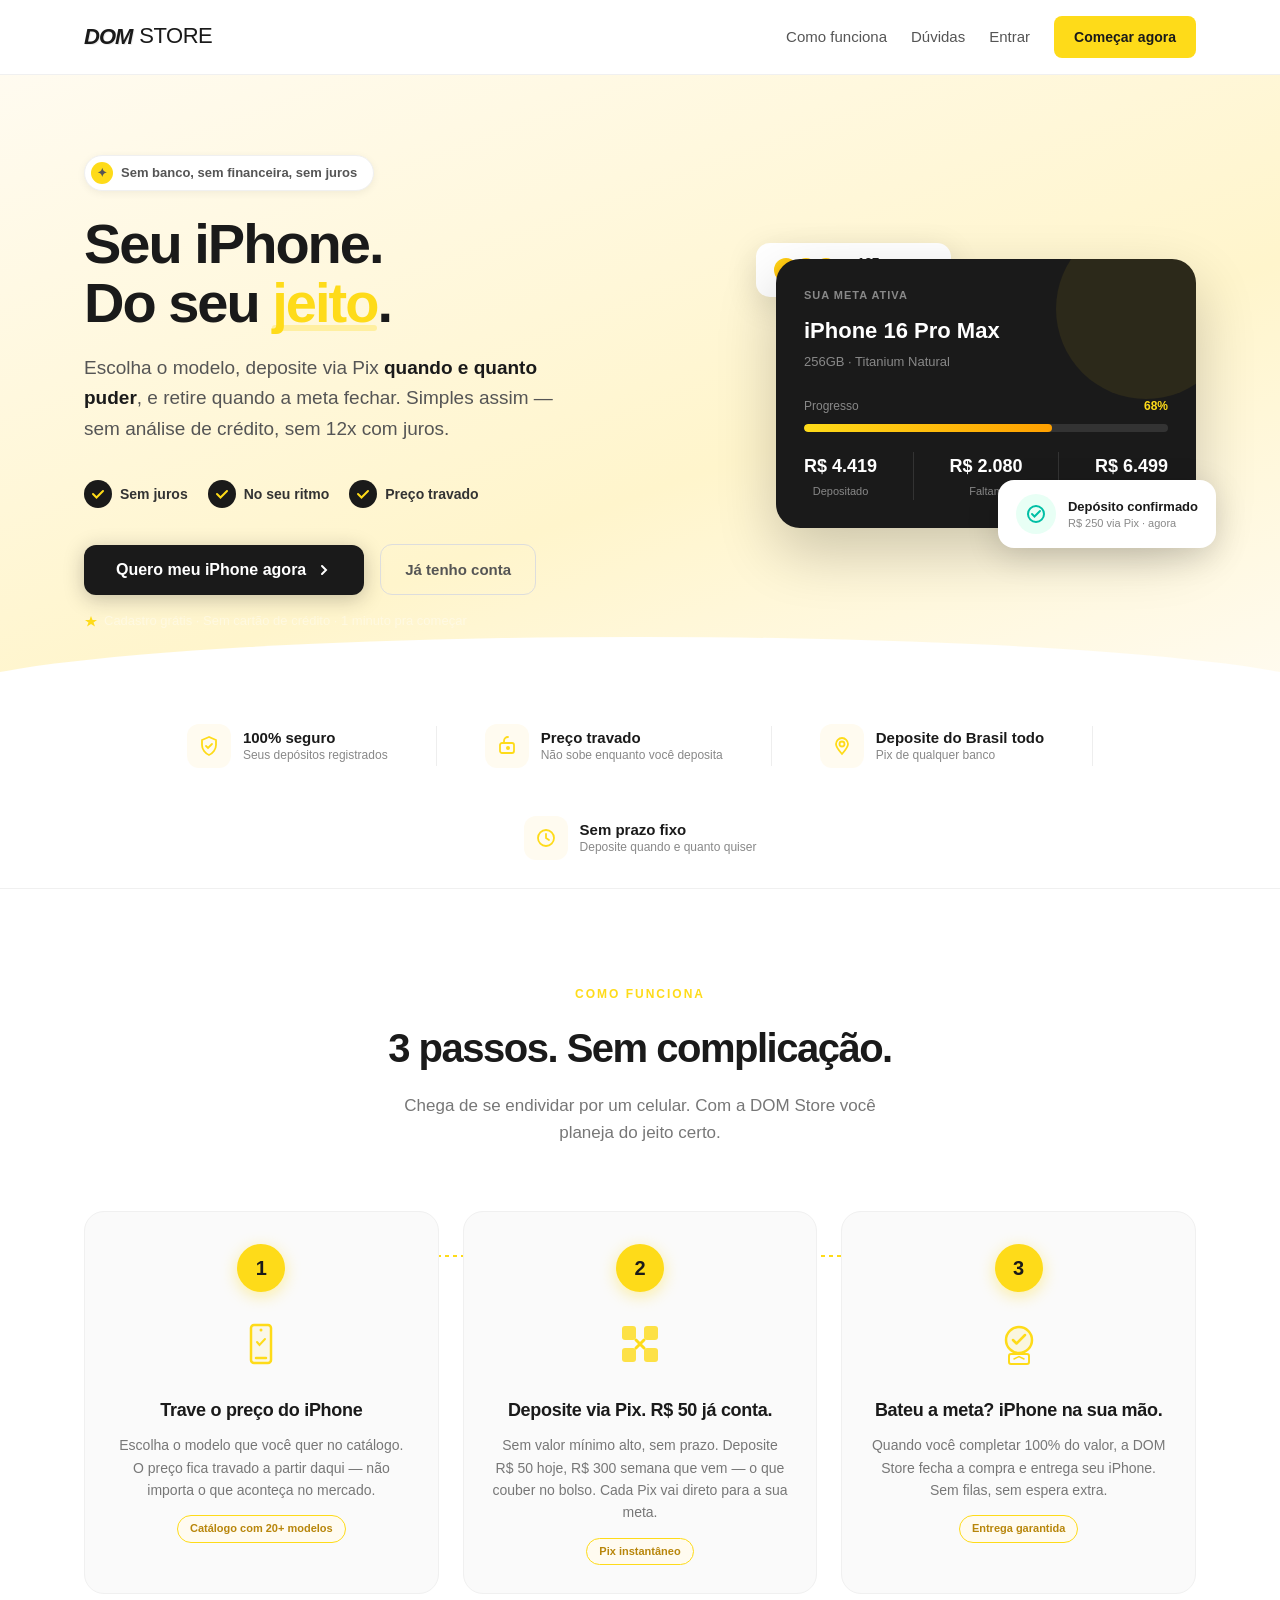
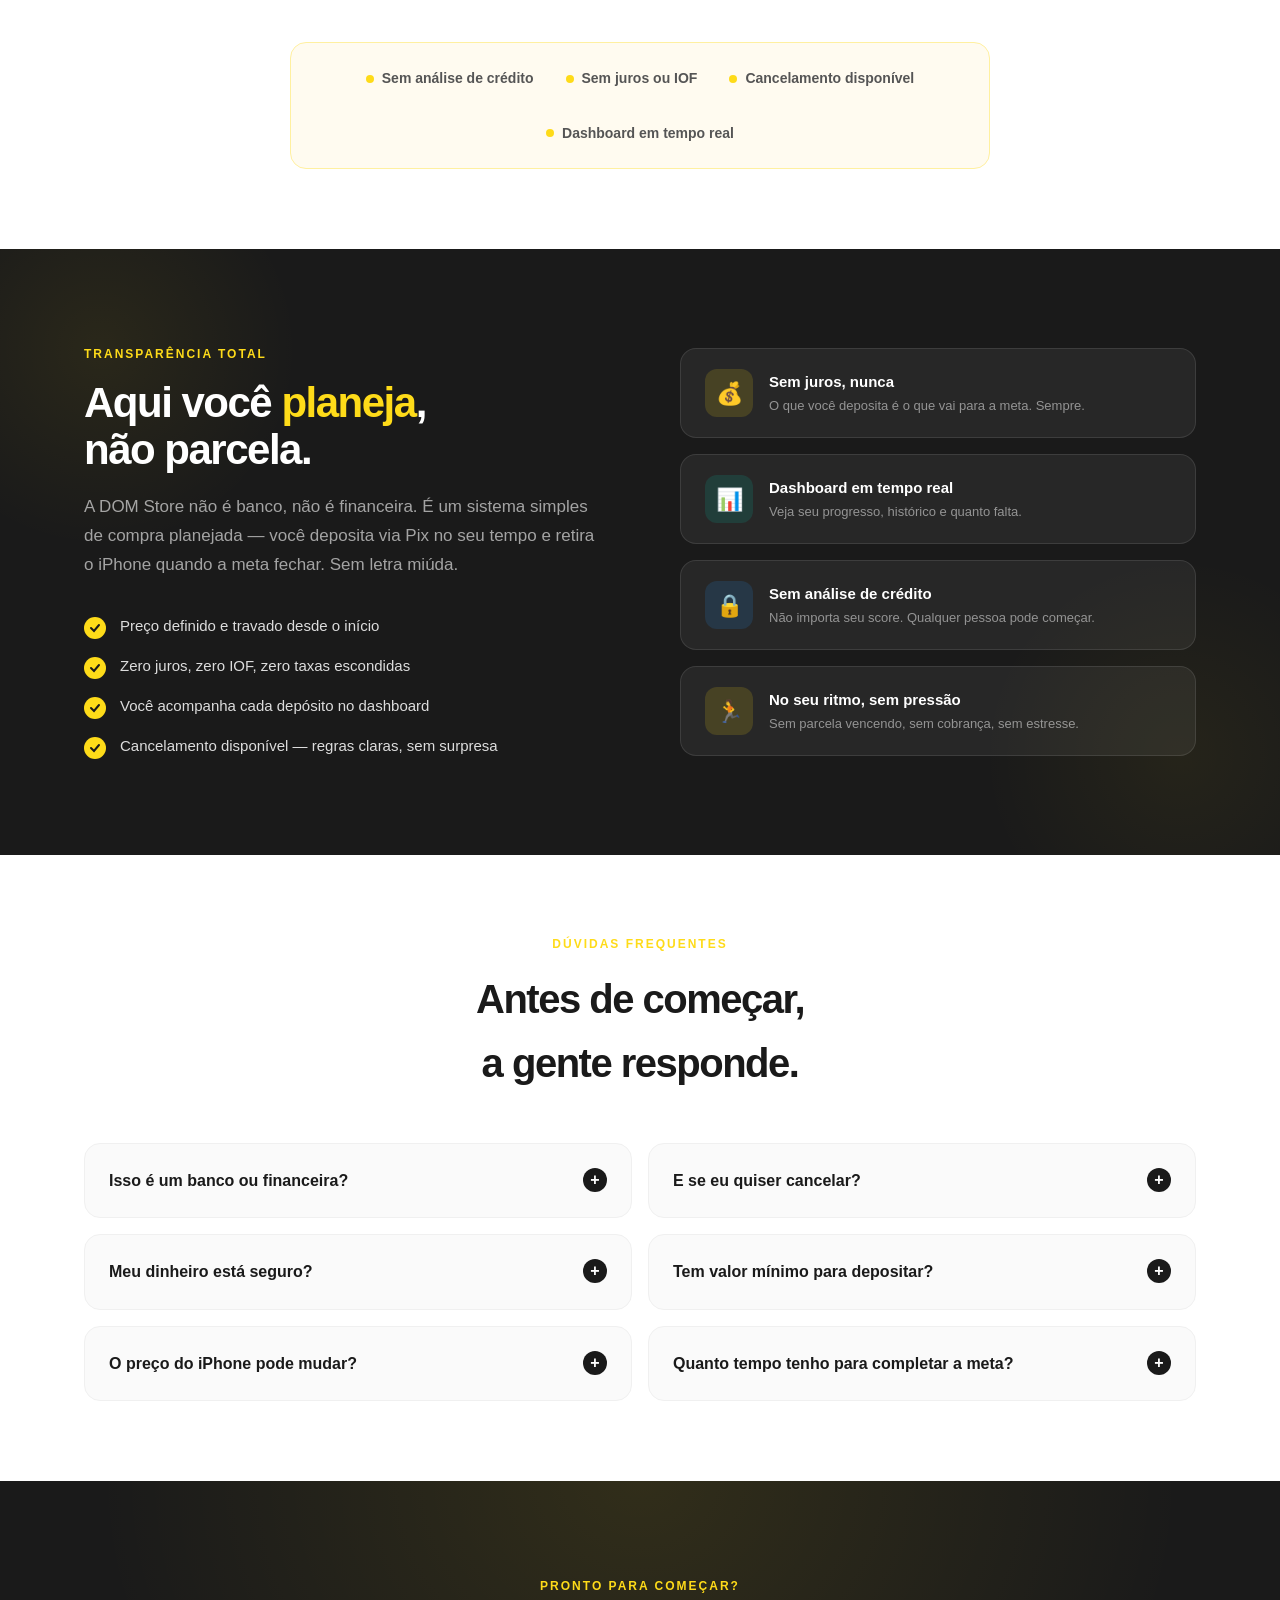
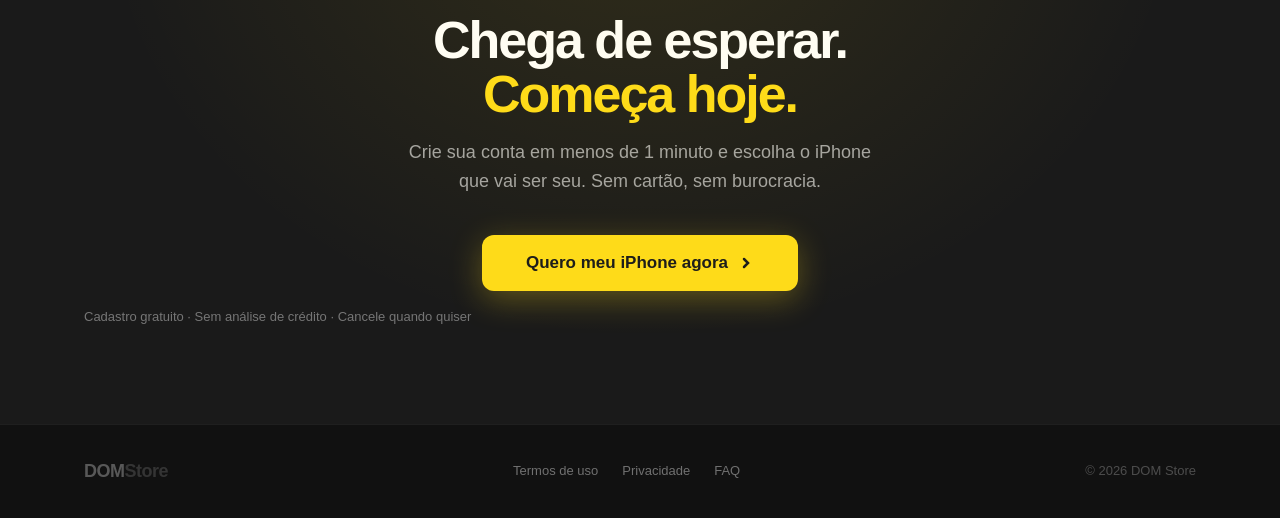
==== commit 608a1c09: "feat: integração completa com Supabase + painel admin + nova landing page - Substituição de autentic" ====
--- a/dom-store-mvp/index.html
+++ b/dom-store-mvp/index.html
@@ -3,305 +3,581 @@
 <head>
     <meta charset="UTF-8">
     <meta name="viewport" content="width=device-width, initial-scale=1.0, viewport-fit=cover">
-    <meta name="description" content="Do seu jeito com a Dom. Comece com qualquer valor, deposite quando der e acompanhe seu avanço. Fechou a meta, fechou a compra - DOM STORE FACILITA">
-    
-    <!-- PWA Meta Tags -->
+    <meta name="description" content="Escolha seu iPhone, deposite via Pix no seu ritmo e retire quando bater a meta. Sem juros, sem parcelas, sem estresse. DOM Store Facilita.">
+
+    <!-- PWA -->
     <meta name="theme-color" content="#FEDB19">
     <meta name="mobile-web-app-capable" content="yes">
     <meta name="apple-mobile-web-app-capable" content="yes">
     <meta name="apple-mobile-web-app-status-bar-style" content="black-translucent">
-    <meta name="apple-mobile-web-app-title" content="DOM STORE FACILITA">
-    
-    <!-- Manifest -->
+    <meta name="apple-mobile-web-app-title" content="DOM Store">
     <link rel="manifest" href="./manifest.json">
-    
-    <!-- Icons -->
-    <link rel="icon" type="image/png" sizes="32x32" href="./assets/logo-dom-store-v1.png">
+    <link rel="icon" type="image/png" href="./assets/logo-dom-store-v1.png">
     <link rel="apple-touch-icon" href="./assets/logo-dom-store-v1.png">
-    
-    <title>DOM STORE FACILITA - Seu celular planejado, do começo ao fim</title>
+
+    <title>DOM Store — Seu iPhone, do seu jeito</title>
     <link rel="stylesheet" href="css/global.css">
-    <link rel="stylesheet" href="css/home.css">
     <link rel="stylesheet" href="css/logo.css">
-    <link rel="stylesheet" href="css/onboarding.css">
-    <link rel="stylesheet" href="css/responsive.css">
+    <link rel="stylesheet" href="css/home-novo.css">
 </head>
 <body>
-    <header class="header">
-        <div class="container">
-            <div class="logo"><span class="logo-dom">DOM</span><span class="logo-store">Store</span></div>
-            <nav class="nav">
-                <a href="login.html" class="nav-link">Entrar</a>
-                <button class="btn btn-primary" onclick="window.location.href='criar-conta.html'">Criar conta</button>
-            </nav>
-        </div>
-    </header>
-
-    <section class="hero">
-        <div class="container">
-            <div class="hero-content">
-                <div class="hero-text">
-                    <span class="hero-badge">
+
+<!-- ==================== HEADER ==================== -->
+<header class="header">
+    <div class="container">
+        <a href="index-novo.html" class="logo">
+            <span class="logo-dom">DOM</span><span class="logo-store">Store</span>
+        </a>
+        <nav class="nav">
+            <a href="#como-funciona" class="nav-link">Como funciona</a>
+            <a href="#duvidas" class="nav-link">Dúvidas</a>
+            <a href="login.html" class="nav-link">Entrar</a>
+            <a href="criar-conta.html" class="btn-nav-primary">Começar agora</a>
+        </nav>
+        <button class="hamburger" onclick="abrirMenu()" aria-label="Menu">
+            <span></span><span></span><span></span>
+        </button>
+    </div>
+</header>
+
+<!-- Mobile Nav -->
+<div class="mobile-nav" id="mobile-nav">
+    <button class="mobile-nav-close" onclick="fecharMenu()">✕</button>
+    <a href="#como-funciona" onclick="fecharMenu()">Como funciona</a>
+    <a href="#duvidas" onclick="fecharMenu()">Dúvidas</a>
+    <a href="login.html">Entrar</a>
+    <button class="btn-mobile-cta" onclick="window.location.href='criar-conta.html'">
+        Quero meu iPhone agora
+    </button>
+</div>
+
+<!-- ==================== HERO ==================== -->
+<section class="hero">
+    <div class="container">
+        <div class="hero-content">
+
+            <!-- Lado esquerdo: Copy -->
+            <div class="hero-text">
+                <div class="hero-badge">
+                    <span class="hero-badge-dot">✦</span>
+                    Sem banco, sem financeira, sem juros
+                </div>
+
+                <h1 class="hero-title">
+                    Seu iPhone.<br>
+                    Do seu <span class="destaque">jeito</span>.
+                </h1>
+
+                <p class="hero-subtitle">
+                    Escolha o modelo, deposite via Pix <strong>quando e quanto puder</strong>, e retire quando a meta fechar. Simples assim — sem análise de crédito, sem 12x com juros.
+                </p>
+
+                <div class="hero-pillars">
+                    <div class="pillar">
+                        <div class="pillar-icon">
+                            <svg width="14" height="14" viewBox="0 0 14 14" fill="none">
+                                <path d="M2 7L5.5 10.5L12 4" stroke="#FEDB19" stroke-width="2" stroke-linecap="round"/>
+                            </svg>
+                        </div>
+                        Sem juros
+                    </div>
+                    <div class="pillar">
+                        <div class="pillar-icon">
+                            <svg width="14" height="14" viewBox="0 0 14 14" fill="none">
+                                <path d="M2 7L5.5 10.5L12 4" stroke="#FEDB19" stroke-width="2" stroke-linecap="round"/>
+                            </svg>
+                        </div>
+                        No seu ritmo
+                    </div>
+                    <div class="pillar">
+                        <div class="pillar-icon">
+                            <svg width="14" height="14" viewBox="0 0 14 14" fill="none">
+                                <path d="M2 7L5.5 10.5L12 4" stroke="#FEDB19" stroke-width="2" stroke-linecap="round"/>
+                            </svg>
+                        </div>
+                        Preço travado
+                    </div>
+                </div>
+
+                <div class="hero-cta-group">
+                    <button class="btn-hero-primary" onclick="window.location.href='criar-conta.html'">
+                        Quero meu iPhone agora
                         <svg width="16" height="16" viewBox="0 0 16 16" fill="none">
-                            <circle cx="8" cy="8" r="6" stroke="#FEDB19" stroke-width="1.5"/>
-                            <path d="M8 5V8L10 10" stroke="#FEDB19" stroke-width="1.5" stroke-linecap="round"/>
+                            <path d="M6 12L10 8L6 4" stroke="white" stroke-width="2" stroke-linecap="round"/>
                         </svg>
-                        Do seu jeito com a Dom
-                    </span>
-                    <h1 class="hero-title">
-                        Seu celular <span class="highlight">planejado</span>,<br>
-                        do começo ao fim
-                    </h1>
-                    <p class="hero-description">
-                        Comece com qualquer valor, deposite quando der e acompanhe seu avanço. 
-                        Fechou a meta, fechou a compra.
-                    </p>
-                    <div class="hero-buttons">
-                        <button class="btn btn-primary btn-large" onclick="window.location.href='criar-conta.html'">
-                            COMEÇAR AGORA
-                            <svg width="16" height="16" viewBox="0 0 16 16" fill="none">
-                                <path d="M6 12L10 8L6 4" stroke="#1A1A1A" stroke-width="2" stroke-linecap="round"/>
-                            </svg>
-                        </button>
-                        <button class="btn btn-secondary btn-large" onclick="window.location.href='login.html'">
-                            JÁ TENHO CONTA
-                        </button>
-                    </div>
-                    <div class="hero-features">
-                        <div class="feature-item">
-                            <svg width="20" height="20" viewBox="0 0 20 20" fill="none">
-                                <circle cx="10" cy="10" r="8" stroke="#FEDB19" stroke-width="2"/>
-                                <path d="M6 10L9 13L14 7" stroke="#FEDB19" stroke-width="2" stroke-linecap="round"/>
-                            </svg>
-                            <span>Sem juros</span>
-                        </div>
-                        <div class="feature-item">
-                            <svg width="20" height="20" viewBox="0 0 20 20" fill="none">
-                                <circle cx="10" cy="10" r="8" stroke="#FEDB19" stroke-width="2"/>
-                                <path d="M6 10L9 13L14 7" stroke="#FEDB19" stroke-width="2" stroke-linecap="round"/>
-                            </svg>
-                            <span>100% seguro</span>
-                        </div>
-                        <div class="feature-item">
-                            <svg width="20" height="20" viewBox="0 0 20 20" fill="none">
-                                <circle cx="10" cy="10" r="8" stroke="#FEDB19" stroke-width="2"/>
-                                <path d="M6 10L9 13L14 7" stroke="#FEDB19" stroke-width="2" stroke-linecap="round"/>
-                            </svg>
-                            <span>Transparente</span>
-                        </div>
-                    </div>
-                </div>
-                <div class="hero-image">
-                    <div class="phone-mockup">
-                        <div class="phone-screen">
-                            <div class="pix-badge">PIX</div>
-                            <p class="phone-text">Não é 1x, é quando<br>quiser e puder</p>
-                            <p class="phone-subtext">seu próximo iPhone</p>
-                        </div>
-                    </div>
-                </div>
-                <!-- Card mobile: substitui phone mockup em telas pequenas -->
-                <div class="hero-mobile-card">
-                    <div class="hmc-label">Exemplo de meta</div>
-                    <div class="hmc-model">iPhone 15 Pro Max</div>
-                    <div class="hmc-bar-wrap">
-                        <div class="hmc-bar">
-                            <div class="hmc-bar-fill" style="width: 68%"></div>
-                        </div>
-                        <span class="hmc-percent">68%</span>
-                    </div>
-                    <div class="hmc-values">
-                        <span>Depositado: <strong>R$ 8.499</strong></span>
-                        <span>Meta: <strong>R$ 12.499</strong></span>
-                    </div>
-                </div>
-            </div>
-        </div>
-    </section>
-
-    <section class="how-it-works">
-        <div class="container">
-            <h2 class="section-title">Como funciona a DOM STORE FACILITA</h2>
-            <p class="section-subtitle">Um jeito simples de planejar sua compra e conquistar seu celular sem parcelas.</p>
-            
-            <div class="steps">
-                <!-- Passo 1: Escolha seu celular -->
-                <div class="step">
-                    <div class="step-number">1</div>
-                    <div class="step-icon">
-                        <svg width="48" height="48" viewBox="0 0 48 48" fill="none">
-                            <rect x="14" y="6" width="20" height="36" rx="3" stroke="#FEDB19" stroke-width="2.5"/>
-                            <rect x="14" y="6" width="20" height="36" rx="3" fill="#FEDB19" fill-opacity="0.1"/>
-                            <line x1="20" y1="37" x2="28" y2="37" stroke="#FEDB19" stroke-width="2.5" stroke-linecap="round"/>
-                            <circle cx="24" cy="11" r="1" fill="#FEDB19"/>
+                    </button>
+                    <button class="btn-hero-secondary" onclick="window.location.href='login.html'">
+                        Já tenho conta
+                    </button>
+                </div>
+
+                <p class="cta-microcopy">
+                    <svg width="14" height="14" viewBox="0 0 14 14" fill="none">
+                        <path d="M7 1L8.5 5H13L9.5 7.5L11 11.5L7 9L3 11.5L4.5 7.5L1 5H5.5L7 1Z" fill="#FEDB19"/>
+                    </svg>
+                    Cadastro grátis · Sem cartão de crédito · 1 minuto pra começar
+                </p>
+            </div>
+
+            <!-- Lado direito: Visual -->
+            <div class="hero-visual">
+
+                <!-- Trust card flutuante (topo esquerdo) -->
+                <div class="hero-card-trust">
+                    <div class="hct-avatars">
+                        <div class="hct-avatar">A</div>
+                        <div class="hct-avatar">M</div>
+                        <div class="hct-avatar">R</div>
+                    </div>
+                    <div class="hct-text">
+                        <div class="hct-num">+127 pessoas</div>
+                        <div class="hct-label">já têm seu iPhone</div>
+                    </div>
+                </div>
+
+                <!-- Card principal: dashboard preview -->
+                <div class="hero-card-main">
+                    <div class="hc-label">Sua meta ativa</div>
+                    <div class="hc-model">iPhone 16 Pro Max</div>
+                    <div class="hc-specs">256GB · Titanium Natural</div>
+
+                    <div class="hc-progress-label">
+                        <span>Progresso</span>
+                        <span>68%</span>
+                    </div>
+                    <div class="hc-bar">
+                        <div class="hc-bar-fill"></div>
+                    </div>
+
+                    <div class="hc-values">
+                        <div class="hc-value-item">
+                            <div class="val">R$ 4.419</div>
+                            <div class="val-label">Depositado</div>
+                        </div>
+                        <div class="hc-divider"></div>
+                        <div class="hc-value-item">
+                            <div class="val">R$ 2.080</div>
+                            <div class="val-label">Faltam</div>
+                        </div>
+                        <div class="hc-divider"></div>
+                        <div class="hc-value-item">
+                            <div class="val">R$ 6.499</div>
+                            <div class="val-label">Meta total</div>
+                        </div>
+                    </div>
+                </div>
+
+                <!-- Floating deposit card (baixo direito) -->
+                <div class="hero-card-float">
+                    <div class="hcf-icon">
+                        <svg width="20" height="20" viewBox="0 0 20 20" fill="none">
+                            <circle cx="10" cy="10" r="8" stroke="#00BFA5" stroke-width="2"/>
+                            <path d="M6 10L8.5 12.5L14 7" stroke="#00BFA5" stroke-width="2" stroke-linecap="round"/>
                         </svg>
                     </div>
-                    <h3 class="step-title">Escolha seu celular</h3>
-                    <p class="step-description">Selecione o modelo desejado e defina a meta de valor para começar seu plano.</p>
-                </div>
-
-                <!-- Passo 2: Deposite via Pix -->
-                <div class="step">
-                    <div class="step-number">2</div>
-                    <div class="step-icon">
-                        <svg width="48" height="48" viewBox="0 0 48 48" fill="none">
-                            <!-- Ícone PIX estilizado -->
-                            <rect x="10" y="10" width="10" height="10" rx="2" fill="#FEDB19"/>
-                            <rect x="28" y="10" width="10" height="10" rx="2" fill="#FEDB19"/>
-                            <rect x="10" y="28" width="10" height="10" rx="2" fill="#FEDB19"/>
-                            <rect x="28" y="28" width="10" height="10" rx="2" fill="#FEDB19"/>
-                            <path d="M18 18L30 30M30 18L18 30" stroke="#FEDB19" stroke-width="3" stroke-linecap="round"/>
-                            <!-- Moedas/progresso -->
-                            <circle cx="38" cy="14" r="3" fill="#FEDB19" opacity="0.7"/>
-                            <circle cx="42" cy="18" r="2" fill="#FEDB19" opacity="0.5"/>
-                        </svg>
-                    </div>
-                    <h3 class="step-title">Deposite via Pix no seu ritmo</h3>
-                    <p class="step-description">Faça depósitos quando quiser, com qualquer valor, e acompanhe seu saldo crescer.</p>
-                </div>
-
-                <!-- Passo 3: Complete a meta -->
-                <div class="step">
-                    <div class="step-number">3</div>
-                    <div class="step-icon">
-                        <svg width="48" height="48" viewBox="0 0 48 48" fill="none">
-                            <!-- Check + Box de entrega -->
-                            <circle cx="24" cy="20" r="12" fill="#FEDB19" fill-opacity="0.2" stroke="#FEDB19" stroke-width="2.5"/>
-                            <path d="M18 20L22 24L30 16" stroke="#FEDB19" stroke-width="2.5" stroke-linecap="round" stroke-linejoin="round"/>
-                            <!-- Box de entrega -->
-                            <rect x="14" y="32" width="20" height="10" rx="1" stroke="#FEDB19" stroke-width="2" fill="none"/>
-                            <path d="M19 37L24 34L29 37" stroke="#FEDB19" stroke-width="1.5" stroke-linecap="round"/>
-                        </svg>
-                    </div>
-                    <h3 class="step-title">Complete a meta e finalize</h3>
-                    <p class="step-description">Ao atingir o valor, você conclui a compra e escolhe retirar na loja ou receber em casa.</p>
-                </div>
-            </div>
-
-            <!-- Benefícios abaixo dos passos -->
-            <div class="benefits-row">
-                <div class="benefit-item">
-                    <svg width="20" height="20" viewBox="0 0 20 20" fill="none">
-                        <path d="M10 2L12.5 7L18 8L14 12L15 18L10 15L5 18L6 12L2 8L7.5 7L10 2Z" fill="#FEDB19"/>
-                    </svg>
-                    <span>Sem juros</span>
-                </div>
-                <div class="benefit-item">
-                    <svg width="20" height="20" viewBox="0 0 20 20" fill="none">
-                        <path d="M10 2L12.5 7L18 8L14 12L15 18L10 15L5 18L6 12L2 8L7.5 7L10 2Z" fill="#FEDB19"/>
-                    </svg>
-                    <span>Sem parcelas</span>
-                </div>
-                <div class="benefit-item">
-                    <svg width="20" height="20" viewBox="0 0 20 20" fill="none">
-                        <path d="M10 2L12.5 7L18 8L14 12L15 18L10 15L5 18L6 12L2 8L7.5 7L10 2Z" fill="#FEDB19"/>
-                    </svg>
-                    <span>Acompanhamento em tempo real</span>
-                </div>
-            </div>
-        </div>
-    </section>
-
-    <section class="not-bank">
-        <div class="container">
-            <div class="not-bank-content">
-                <div class="not-bank-text">
-                    <span class="badge badge-security">
-                        <svg width="16" height="16" viewBox="0 0 16 16" fill="none">
-                            <path d="M8 1L3 3V7C3 10.5 5.5 13.5 8 15C10.5 13.5 13 10.5 13 7V3L8 1Z" fill="#FEDB19"/>
-                            <path d="M6 8L7.5 9.5L10 6.5" stroke="#1A1A1A" stroke-width="1.5" stroke-linecap="round"/>
-                        </svg>
-                        Segurança e Transparência
-                    </span>
-                    <h2 class="not-bank-title">Aqui você planeja, não parcela</h2>
-                    <p class="not-bank-description">
-                        A DOM FACILITA é uma forma simples de planejar sua compra.<br>
-                        Você faz depósitos via Pix até completar o valor do celular escolhido.<br>
-                        Sem juros, sem rendimento e sem taxas escondidas.
-                    </p>
-                    <ul class="not-bank-list">
-                        <li>
-                            <svg width="20" height="20" viewBox="0 0 20 20" fill="none">
-                                <circle cx="10" cy="10" r="8" stroke="#FEDB19" stroke-width="2"/>
-                                <path d="M6 10L9 13L14 7" stroke="#FEDB19" stroke-width="2" stroke-linecap="round"/>
-                            </svg>
-                            <span>Preço definido no início</span>
-                        </li>
-                        <li>
-                            <svg width="20" height="20" viewBox="0 0 20 20" fill="none">
-                                <circle cx="10" cy="10" r="8" stroke="#FEDB19" stroke-width="2"/>
-                                <path d="M6 10L9 13L14 7" stroke="#FEDB19" stroke-width="2" stroke-linecap="round"/>
-                            </svg>
-                            <span>Sem juros ou taxas escondidas</span>
-                        </li>
-                        <li>
-                            <svg width="20" height="20" viewBox="0 0 20 20" fill="none">
-                                <circle cx="10" cy="10" r="8" stroke="#FEDB19" stroke-width="2"/>
-                                <path d="M6 10L9 13L14 7" stroke="#FEDB19" stroke-width="2" stroke-linecap="round"/>
-                            </svg>
-                            <span>Cancelamento com crédito para usar na loja</span>
-                        </li>
-                        <li>
-                            <svg width="20" height="20" viewBox="0 0 20 20" fill="none">
-                                <circle cx="10" cy="10" r="8" stroke="#FEDB19" stroke-width="2"/>
-                                <path d="M6 10L9 13L14 7" stroke="#FEDB19" stroke-width="2" stroke-linecap="round"/>
-                            </svg>
-                            <span>Regras claras e transparentes</span>
-                        </li>
-                        <li>
-                            <svg width="20" height="20" viewBox="0 0 20 20" fill="none">
-                                <circle cx="10" cy="10" r="8" stroke="#FEDB19" stroke-width="2"/>
-                                <path d="M6 10L9 13L14 7" stroke="#FEDB19" stroke-width="2" stroke-linecap="round"/>
-                            </svg>
-                            <span>Suporte Dom Store</span>
-                        </li>
-                    </ul>
-                </div>
-                <div class="not-bank-image">
-                    <!-- Ilustração 3D: Escudo DOM FACILITA + Cadeado -->
-                    <img src="assets/security-illustration.png" alt="DOM FACILITA - Segurança e Transparência" class="security-illustration-img">
-                </div>
-            </div>
-        </div>
-    </section>
-
-    <section class="cta">
-        <div class="container">
-            <h2 class="cta-title">
-                <span class="cta-title-yellow">Comece hoje.</span><br>
-                Pegue o seu no seu tempo.
-            </h2>
-            <p class="cta-description">
-                Crie sua conta gratuitamente e dê o primeiro passo para conquistar<br>
-                seu celular com o <strong>DOM STORE FACILITA</strong>.
-            </p>
-            <button class="btn btn-cta" onclick="window.location.href='criar-conta.html'">
-                Criar meu plano grátis
-                <svg width="16" height="16" viewBox="0 0 16 16" fill="none">
-                    <path d="M6 12L10 8L6 4" stroke="#1A1A1A" stroke-width="2" stroke-linecap="round"/>
-                </svg>
-            </button>
-            <p class="cta-timing">Leva menos de 1 minuto</p>
-        </div>
-    </section>
-
-    <footer class="footer">
-        <div class="container">
-            <div class="footer-content">
-                <p class="footer-copyright">© 2026 DOM STORE FACILITA</p>
-                <div class="footer-links">
-                    <a href="termos.html">Termos</a>
-                    <span class="footer-separator">·</span>
-                    <a href="#">Privacidade</a>
-                    <span class="footer-separator">·</span>
-                    <a href="#" id="install-app-footer">Instalar app</a>
-                </div>
-            </div>
-        </div>
-    </footer>
-
-        <script src="js/pwa-register.js"></script>
-    <script src="js/onboarding.js"></script>
-    <script src="js/main.js"></script>
+                    <div class="hcf-text">
+                        <div class="hcf-title">Depósito confirmado</div>
+                        <div class="hcf-sub">R$ 250 via Pix · agora</div>
+                    </div>
+                </div>
+
+            </div>
+        </div>
+    </div>
+</section>
+
+<!-- ==================== TRUST BAR ==================== -->
+<div class="trust-bar">
+    <div class="container">
+        <div class="trust-bar-inner">
+            <div class="trust-item">
+                <div class="trust-item-icon">
+                    <svg width="22" height="22" viewBox="0 0 22 22" fill="none">
+                        <path d="M11 2L4 5V10C4 14.4 7.1 18.5 11 20C14.9 18.5 18 14.4 18 10V5L11 2Z" stroke="#FEDB19" stroke-width="1.8"/>
+                        <path d="M8 11L10 13L14 9" stroke="#FEDB19" stroke-width="1.8" stroke-linecap="round"/>
+                    </svg>
+                </div>
+                <div class="trust-item-text">
+                    <div class="trust-item-title">100% seguro</div>
+                    <div class="trust-item-sub">Seus depósitos registrados</div>
+                </div>
+            </div>
+
+            <div class="trust-divider"></div>
+
+            <div class="trust-item">
+                <div class="trust-item-icon">
+                    <svg width="22" height="22" viewBox="0 0 22 22" fill="none">
+                        <rect x="4" y="8" width="14" height="10" rx="2" stroke="#FEDB19" stroke-width="1.8"/>
+                        <path d="M8 8V6C8 3.8 9.8 2 12 2" stroke="#FEDB19" stroke-width="1.8" stroke-linecap="round"/>
+                        <circle cx="12" cy="13" r="2" fill="#FEDB19"/>
+                    </svg>
+                </div>
+                <div class="trust-item-text">
+                    <div class="trust-item-title">Preço travado</div>
+                    <div class="trust-item-sub">Não sobe enquanto você deposita</div>
+                </div>
+            </div>
+
+            <div class="trust-divider"></div>
+
+            <div class="trust-item">
+                <div class="trust-item-icon">
+                    <svg width="22" height="22" viewBox="0 0 22 22" fill="none">
+                        <path d="M11 3C7.7 3 5 5.7 5 9C5 12.3 11 19 11 19C11 19 17 12.3 17 9C17 5.7 14.3 3 11 3Z" stroke="#FEDB19" stroke-width="1.8"/>
+                        <circle cx="11" cy="9" r="2.5" stroke="#FEDB19" stroke-width="1.8"/>
+                    </svg>
+                </div>
+                <div class="trust-item-text">
+                    <div class="trust-item-title">Deposite do Brasil todo</div>
+                    <div class="trust-item-sub">Pix de qualquer banco</div>
+                </div>
+            </div>
+
+            <div class="trust-divider"></div>
+
+            <div class="trust-item">
+                <div class="trust-item-icon">
+                    <svg width="22" height="22" viewBox="0 0 22 22" fill="none">
+                        <circle cx="11" cy="11" r="8" stroke="#FEDB19" stroke-width="1.8"/>
+                        <path d="M11 7V11L14 13" stroke="#FEDB19" stroke-width="1.8" stroke-linecap="round"/>
+                    </svg>
+                </div>
+                <div class="trust-item-text">
+                    <div class="trust-item-title">Sem prazo fixo</div>
+                    <div class="trust-item-sub">Deposite quando e quanto quiser</div>
+                </div>
+            </div>
+        </div>
+    </div>
+</div>
+
+<!-- ==================== COMO FUNCIONA ==================== -->
+<section class="how-it-works" id="como-funciona">
+    <div class="container">
+        <div class="section-eyebrow">Como funciona</div>
+        <h2 class="section-title">3 passos. Sem complicação.</h2>
+        <p class="section-subtitle">Chega de se endividar por um celular. Com a DOM Store você planeja do jeito certo.</p>
+
+        <div class="steps">
+            <!-- Passo 1 -->
+            <div class="step">
+                <div class="step-number">1</div>
+                <div class="step-icon">
+                    <svg width="52" height="52" viewBox="0 0 52 52" fill="none">
+                        <rect x="16" y="7" width="20" height="38" rx="3" stroke="#FEDB19" stroke-width="2.5"/>
+                        <rect x="16" y="7" width="20" height="38" rx="3" fill="#FEDB19" fill-opacity="0.08"/>
+                        <circle cx="26" cy="12" r="1.5" fill="#FEDB19"/>
+                        <line x1="21" y1="40" x2="31" y2="40" stroke="#FEDB19" stroke-width="2.5" stroke-linecap="round"/>
+                        <path d="M22 24L24.5 27L30 21" stroke="#FEDB19" stroke-width="2" stroke-linecap="round"/>
+                    </svg>
+                </div>
+                <h3 class="step-title">Trave o preço do iPhone</h3>
+                <p class="step-description">Escolha o modelo que você quer no catálogo. O preço fica travado a partir daqui — não importa o que aconteça no mercado.</p>
+                <span class="step-tag">Catálogo com 20+ modelos</span>
+            </div>
+
+            <!-- Passo 2 -->
+            <div class="step">
+                <div class="step-number">2</div>
+                <div class="step-icon">
+                    <svg width="52" height="52" viewBox="0 0 52 52" fill="none">
+                        <rect x="8" y="8" width="14" height="14" rx="3" fill="#FEDB19" fill-opacity="0.8"/>
+                        <rect x="30" y="8" width="14" height="14" rx="3" fill="#FEDB19" fill-opacity="0.8"/>
+                        <rect x="8" y="30" width="14" height="14" rx="3" fill="#FEDB19" fill-opacity="0.8"/>
+                        <rect x="30" y="30" width="14" height="14" rx="3" fill="#FEDB19" fill-opacity="0.8"/>
+                        <path d="M22 22L30 30M30 22L22 30" stroke="#FEDB19" stroke-width="3" stroke-linecap="round"/>
+                    </svg>
+                </div>
+                <h3 class="step-title">Deposite via Pix. R$ 50 já conta.</h3>
+                <p class="step-description">Sem valor mínimo alto, sem prazo. Deposite R$ 50 hoje, R$ 300 semana que vem — o que couber no bolso. Cada Pix vai direto para a sua meta.</p>
+                <span class="step-tag">Pix instantâneo</span>
+            </div>
+
+            <!-- Passo 3 -->
+            <div class="step">
+                <div class="step-number">3</div>
+                <div class="step-icon">
+                    <svg width="52" height="52" viewBox="0 0 52 52" fill="none">
+                        <circle cx="26" cy="22" r="13" fill="#FEDB19" fill-opacity="0.12" stroke="#FEDB19" stroke-width="2.5"/>
+                        <path d="M20 22L23.5 25.5L32 17" stroke="#FEDB19" stroke-width="2.5" stroke-linecap="round" stroke-linejoin="round"/>
+                        <rect x="16" y="36" width="20" height="10" rx="2" stroke="#FEDB19" stroke-width="2"/>
+                        <path d="M21 41L26 38.5L31 41" stroke="#FEDB19" stroke-width="1.5" stroke-linecap="round"/>
+                    </svg>
+                </div>
+                <h3 class="step-title">Bateu a meta? iPhone na sua mão.</h3>
+                <p class="step-description">Quando você completar 100% do valor, a DOM Store fecha a compra e entrega seu iPhone. Sem filas, sem espera extra.</p>
+                <span class="step-tag">Entrega garantida</span>
+            </div>
+        </div>
+
+        <div class="benefits-strip">
+            <div class="benefit-item">
+                <div class="benefit-dot"></div>
+                Sem análise de crédito
+            </div>
+            <div class="benefit-item">
+                <div class="benefit-dot"></div>
+                Sem juros ou IOF
+            </div>
+            <div class="benefit-item">
+                <div class="benefit-dot"></div>
+                Cancelamento disponível
+            </div>
+            <div class="benefit-item">
+                <div class="benefit-dot"></div>
+                Dashboard em tempo real
+            </div>
+        </div>
+    </div>
+</section>
+
+<!-- ==================== NOT BANK ==================== -->
+<section class="not-bank">
+    <div class="container">
+        <div class="not-bank-content">
+
+            <!-- Esquerda: texto -->
+            <div class="not-bank-text">
+                <div class="nb-eyebrow">Transparência total</div>
+                <h2 class="not-bank-title">
+                    Aqui você <span>planeja</span>,<br>não parcela.
+                </h2>
+                <p class="not-bank-description">
+                    A DOM Store não é banco, não é financeira. É um sistema simples de compra planejada — você deposita via Pix no seu tempo e retira o iPhone quando a meta fechar. Sem letra miúda.
+                </p>
+                <ul class="not-bank-list">
+                    <li>
+                        <div class="nb-check">
+                            <svg width="12" height="12" viewBox="0 0 12 12" fill="none">
+                                <path d="M2 6L5 9L10 3" stroke="#1A1A1A" stroke-width="2" stroke-linecap="round"/>
+                            </svg>
+                        </div>
+                        Preço definido e travado desde o início
+                    </li>
+                    <li>
+                        <div class="nb-check">
+                            <svg width="12" height="12" viewBox="0 0 12 12" fill="none">
+                                <path d="M2 6L5 9L10 3" stroke="#1A1A1A" stroke-width="2" stroke-linecap="round"/>
+                            </svg>
+                        </div>
+                        Zero juros, zero IOF, zero taxas escondidas
+                    </li>
+                    <li>
+                        <div class="nb-check">
+                            <svg width="12" height="12" viewBox="0 0 12 12" fill="none">
+                                <path d="M2 6L5 9L10 3" stroke="#1A1A1A" stroke-width="2" stroke-linecap="round"/>
+                            </svg>
+                        </div>
+                        Você acompanha cada depósito no dashboard
+                    </li>
+                    <li>
+                        <div class="nb-check">
+                            <svg width="12" height="12" viewBox="0 0 12 12" fill="none">
+                                <path d="M2 6L5 9L10 3" stroke="#1A1A1A" stroke-width="2" stroke-linecap="round"/>
+                            </svg>
+                        </div>
+                        Cancelamento disponível — regras claras, sem surpresa
+                    </li>
+                </ul>
+            </div>
+
+            <!-- Direita: cards visuais -->
+            <div class="not-bank-visual">
+                <div class="nb-card">
+                    <div class="nb-card-icon yellow">💰</div>
+                    <div>
+                        <div class="nb-card-title">Sem juros, nunca</div>
+                        <div class="nb-card-sub">O que você deposita é o que vai para a meta. Sempre.</div>
+                    </div>
+                </div>
+                <div class="nb-card">
+                    <div class="nb-card-icon green">📊</div>
+                    <div>
+                        <div class="nb-card-title">Dashboard em tempo real</div>
+                        <div class="nb-card-sub">Veja seu progresso, histórico e quanto falta.</div>
+                    </div>
+                </div>
+                <div class="nb-card">
+                    <div class="nb-card-icon blue">🔒</div>
+                    <div>
+                        <div class="nb-card-title">Sem análise de crédito</div>
+                        <div class="nb-card-sub">Não importa seu score. Qualquer pessoa pode começar.</div>
+                    </div>
+                </div>
+                <div class="nb-card">
+                    <div class="nb-card-icon yellow">🏃</div>
+                    <div>
+                        <div class="nb-card-title">No seu ritmo, sem pressão</div>
+                        <div class="nb-card-sub">Sem parcela vencendo, sem cobrança, sem estresse.</div>
+                    </div>
+                </div>
+            </div>
+
+        </div>
+    </div>
+</section>
+
+<!-- ==================== FAQ ==================== -->
+<section class="faq" id="duvidas">
+    <div class="container">
+        <div class="section-eyebrow">Dúvidas frequentes</div>
+        <h2 class="section-title">Antes de começar,<br>a gente responde.</h2>
+
+        <div class="faq-grid">
+
+            <div class="faq-item" onclick="toggleFaq(this)">
+                <div class="faq-question">
+                    Isso é um banco ou financeira?
+                    <div class="faq-toggle">+</div>
+                </div>
+                <div class="faq-answer">
+                    Não. A DOM Store é um sistema de <strong>compra planejada</strong>. Você deposita via Pix e acumula o valor para comprar o iPhone que escolheu. Não é investimento, não é conta bancária, não é crédito.
+                </div>
+            </div>
+
+            <div class="faq-item" onclick="toggleFaq(this)">
+                <div class="faq-question">
+                    E se eu quiser cancelar?
+                    <div class="faq-toggle">+</div>
+                </div>
+                <div class="faq-answer">
+                    Você pode cancelar quando quiser. Devolvemos <strong>70% do valor acumulado</strong> em até 30 dias úteis. A taxa de cancelamento (30%) existe para cobrir os custos operacionais — e está nos termos desde o início.
+                </div>
+            </div>
+
+            <div class="faq-item" onclick="toggleFaq(this)">
+                <div class="faq-question">
+                    Meu dinheiro está seguro?
+                    <div class="faq-toggle">+</div>
+                </div>
+                <div class="faq-answer">
+                    Sim. Cada depósito é registrado no sistema e aparece no seu dashboard em tempo real. Você consegue ver o histórico completo de tudo que entrou.
+                </div>
+            </div>
+
+            <div class="faq-item" onclick="toggleFaq(this)">
+                <div class="faq-question">
+                    Tem valor mínimo para depositar?
+                    <div class="faq-toggle">+</div>
+                </div>
+                <div class="faq-answer">
+                    O valor mínimo por depósito é de <strong>R$ 5,00</strong>. Sem valor máximo. Deposite R$ 50, R$ 200 ou R$ 1.000 — o que couber no seu bolso, quando der.
+                </div>
+            </div>
+
+            <div class="faq-item" onclick="toggleFaq(this)">
+                <div class="faq-question">
+                    O preço do iPhone pode mudar?
+                    <div class="faq-toggle">+</div>
+                </div>
+                <div class="faq-answer">
+                    <strong>Não.</strong> Quando você escolhe o modelo e inicia a meta, o preço fica travado. Mesmo que o iPhone suba de preço no mercado, você paga o valor que estava quando começou.
+                </div>
+            </div>
+
+            <div class="faq-item" onclick="toggleFaq(this)">
+                <div class="faq-question">
+                    Quanto tempo tenho para completar a meta?
+                    <div class="faq-toggle">+</div>
+                </div>
+                <div class="faq-answer">
+                    Não tem prazo. Você deposita no seu tempo, sem pressão. Em 3 meses ou em 1 ano — o que funcionar melhor para você.
+                </div>
+            </div>
+
+        </div>
+    </div>
+</section>
+
+<!-- ==================== CTA FINAL ==================== -->
+<section class="cta">
+    <div class="container">
+        <div class="cta-eyebrow">Pronto para começar?</div>
+        <h2 class="cta-title">
+            Chega de esperar.<br>
+            <span>Começa hoje.</span>
+        </h2>
+        <p class="cta-description">
+            Crie sua conta em menos de 1 minuto e escolha o iPhone<br>que vai ser seu. Sem cartão, sem burocracia.
+        </p>
+        <button class="btn-cta" onclick="window.location.href='criar-conta.html'">
+            Quero meu iPhone agora
+            <svg width="16" height="16" viewBox="0 0 16 16" fill="none">
+                <path d="M6 12L10 8L6 4" stroke="#1A1A1A" stroke-width="2.5" stroke-linecap="round"/>
+            </svg>
+        </button>
+        <p class="cta-microcopy">Cadastro gratuito · Sem análise de crédito · Cancele quando quiser</p>
+    </div>
+</section>
+
+<!-- ==================== FOOTER ==================== -->
+<footer class="footer">
+    <div class="container">
+        <div class="footer-content">
+            <div class="footer-logo">DOM<span>Store</span></div>
+            <div class="footer-links">
+                <a href="termos.html">Termos de uso</a>
+                <a href="#">Privacidade</a>
+                <a href="#duvidas">FAQ</a>
+            </div>
+            <div class="footer-copy">© 2026 DOM Store</div>
+        </div>
+    </div>
+</footer>
+
+<!-- ==================== STICKY CTA MOBILE ==================== -->
+<div class="sticky-cta" id="sticky-cta">
+    <button onclick="window.location.href='criar-conta.html'">
+        <svg width="18" height="18" viewBox="0 0 18 18" fill="none">
+            <rect x="5" y="2" width="8" height="14" rx="1.5" stroke="#FEDB19" stroke-width="1.5"/>
+            <circle cx="9" cy="13" r="1" fill="#FEDB19"/>
+        </svg>
+        Quero meu iPhone agora
+    </button>
+</div>
+
+<script src="js/pwa-register.js"></script>
+<script>
+    // Menu mobile
+    function abrirMenu() {
+        document.getElementById('mobile-nav').classList.add('aberto');
+        document.body.style.overflow = 'hidden';
+    }
+    function fecharMenu() {
+        document.getElementById('mobile-nav').classList.remove('aberto');
+        document.body.style.overflow = '';
+    }
+
+    // FAQ toggle
+    function toggleFaq(el) {
+        const eraAberto = el.classList.contains('aberto');
+        document.querySelectorAll('.faq-item').forEach(i => i.classList.remove('aberto'));
+        if (!eraAberto) el.classList.add('aberto');
+    }
+
+    // Sticky CTA: some quando o hero CTA está visível
+    const stickyCta = document.getElementById('sticky-cta');
+    const heroCta = document.querySelector('.btn-hero-primary');
+
+    if (heroCta && stickyCta) {
+        const observer = new IntersectionObserver(([entry]) => {
+            stickyCta.style.display = entry.isIntersecting ? 'none' : 'block';
+        }, { threshold: 0.1 });
+        observer.observe(heroCta);
+    }
+
+    // Smooth scroll para links âncora
+    document.querySelectorAll('a[href^="#"]').forEach(a => {
+        a.addEventListener('click', e => {
+            const id = a.getAttribute('href').slice(1);
+            const el = document.getElementById(id);
+            if (el) {
+                e.preventDefault();
+                el.scrollIntoView({ behavior: 'smooth' });
+            }
+        });
+    });
+</script>
 </body>
 </html>
--- a/dom-store-mvp/css/home-novo.css
+++ b/dom-store-mvp/css/home-novo.css
@@ -0,0 +1,1110 @@
+/**
+ * DOM Store - Home NOVO (v2)
+ * Copy, branding e responsividade melhorados
+ */
+
+/* ========== RESET & BASE ========== */
+*, *::before, *::after { box-sizing: border-box; margin: 0; padding: 0; }
+
+/* ========== HEADER ========== */
+.header {
+    background: rgba(255,255,255,0.96);
+    backdrop-filter: blur(12px);
+    -webkit-backdrop-filter: blur(12px);
+    border-bottom: 1px solid #F0F0F0;
+    padding: 16px 0;
+    position: sticky;
+    top: 0;
+    z-index: 200;
+}
+
+.header .container {
+    display: flex;
+    align-items: center;
+    justify-content: space-between;
+}
+
+.logo {
+    display: flex;
+    align-items: center;
+    gap: 4px;
+    text-decoration: none;
+}
+
+.logo-dom {
+    font-size: 22px;
+    font-weight: 900;
+    color: #1A1A1A;
+    letter-spacing: -1px;
+}
+
+.logo-store {
+    font-size: 22px;
+    font-weight: 400;
+    color: #1A1A1A;
+    letter-spacing: -0.5px;
+}
+
+.nav {
+    display: flex;
+    align-items: center;
+    gap: 24px;
+}
+
+.nav-link {
+    color: #555;
+    font-weight: 500;
+    font-size: 15px;
+    text-decoration: none;
+    transition: color 0.2s;
+}
+
+.nav-link:hover { color: #1A1A1A; }
+
+.btn-nav-primary {
+    background: #FEDB19;
+    color: #1A1A1A;
+    font-weight: 700;
+    font-size: 14px;
+    padding: 10px 20px;
+    border-radius: 8px;
+    border: none;
+    cursor: pointer;
+    transition: background 0.2s, transform 0.15s;
+    text-decoration: none;
+    display: inline-block;
+}
+
+.btn-nav-primary:hover {
+    background: #E5C300;
+    transform: translateY(-1px);
+}
+
+/* Hamburger */
+.hamburger {
+    display: none;
+    flex-direction: column;
+    gap: 5px;
+    cursor: pointer;
+    padding: 4px;
+    background: none;
+    border: none;
+}
+
+.hamburger span {
+    display: block;
+    width: 24px;
+    height: 2px;
+    background: #1A1A1A;
+    border-radius: 2px;
+    transition: all 0.3s;
+}
+
+/* Mobile nav overlay */
+.mobile-nav {
+    display: none;
+    position: fixed;
+    inset: 0;
+    background: white;
+    z-index: 300;
+    flex-direction: column;
+    align-items: center;
+    justify-content: center;
+    gap: 32px;
+}
+
+.mobile-nav.aberto { display: flex; }
+
+.mobile-nav a, .mobile-nav button {
+    font-size: 20px;
+    font-weight: 600;
+    text-decoration: none;
+    color: #1A1A1A;
+    background: none;
+    border: none;
+    cursor: pointer;
+}
+
+.mobile-nav-close {
+    position: absolute;
+    top: 20px;
+    right: 24px;
+    font-size: 28px;
+    cursor: pointer;
+    background: none;
+    border: none;
+    color: #1A1A1A;
+    line-height: 1;
+}
+
+.mobile-nav .btn-mobile-cta {
+    background: #FEDB19;
+    color: #1A1A1A;
+    font-weight: 800;
+    font-size: 16px;
+    padding: 16px 40px;
+    border-radius: 12px;
+    border: none;
+    cursor: pointer;
+    width: 260px;
+    text-align: center;
+}
+
+/* ========== HERO ========== */
+.hero {
+    background: linear-gradient(160deg, #FFFBF0 0%, #FFF5CC 60%, #FFFBF0 100%);
+    padding: 80px 0 64px;
+    overflow: hidden;
+    position: relative;
+}
+
+.hero::after {
+    content: '';
+    position: absolute;
+    bottom: -1px;
+    left: 0;
+    right: 0;
+    height: 60px;
+    background: white;
+    clip-path: ellipse(55% 100% at 50% 100%);
+}
+
+.hero-content {
+    display: grid;
+    grid-template-columns: 1fr 420px;
+    gap: 64px;
+    align-items: center;
+}
+
+/* Badge */
+.hero-badge {
+    display: inline-flex;
+    align-items: center;
+    gap: 8px;
+    padding: 6px 16px 6px 6px;
+    background: white;
+    border: 1px solid #F0F0F0;
+    border-radius: 100px;
+    font-size: 13px;
+    font-weight: 600;
+    color: #555;
+    margin-bottom: 24px;
+    box-shadow: 0 2px 8px rgba(0,0,0,0.06);
+}
+
+.hero-badge-dot {
+    width: 22px;
+    height: 22px;
+    background: #FEDB19;
+    border-radius: 50%;
+    display: flex;
+    align-items: center;
+    justify-content: center;
+    font-size: 12px;
+}
+
+/* Headline */
+.hero-title {
+    font-size: 56px;
+    font-weight: 900;
+    line-height: 1.05;
+    letter-spacing: -2px;
+    color: #1A1A1A;
+    margin-bottom: 20px;
+}
+
+.hero-title .destaque {
+    color: #FEDB19;
+    position: relative;
+    display: inline-block;
+}
+
+.hero-title .destaque::after {
+    content: '';
+    position: absolute;
+    bottom: 2px;
+    left: 0;
+    right: 0;
+    height: 6px;
+    background: #FEDB19;
+    opacity: 0.3;
+    border-radius: 3px;
+}
+
+.hero-subtitle {
+    font-size: 19px;
+    color: #555;
+    line-height: 1.6;
+    margin-bottom: 36px;
+    max-width: 480px;
+}
+
+.hero-subtitle strong {
+    color: #1A1A1A;
+    font-weight: 700;
+}
+
+/* Trust pillars inline */
+.hero-pillars {
+    display: flex;
+    gap: 20px;
+    margin-bottom: 36px;
+    flex-wrap: wrap;
+}
+
+.pillar {
+    display: flex;
+    align-items: center;
+    gap: 8px;
+    font-size: 14px;
+    font-weight: 600;
+    color: #333;
+}
+
+.pillar-icon {
+    width: 28px;
+    height: 28px;
+    background: #1A1A1A;
+    border-radius: 50%;
+    display: flex;
+    align-items: center;
+    justify-content: center;
+}
+
+/* CTA */
+.hero-cta-group {
+    display: flex;
+    align-items: center;
+    gap: 16px;
+    flex-wrap: wrap;
+}
+
+.btn-hero-primary {
+    background: #1A1A1A;
+    color: white;
+    font-weight: 800;
+    font-size: 16px;
+    padding: 16px 32px;
+    border-radius: 12px;
+    border: none;
+    cursor: pointer;
+    display: inline-flex;
+    align-items: center;
+    gap: 10px;
+    transition: background 0.2s, transform 0.15s, box-shadow 0.2s;
+    box-shadow: 0 4px 20px rgba(26,26,26,0.25);
+}
+
+.btn-hero-primary:hover {
+    background: #333;
+    transform: translateY(-2px);
+    box-shadow: 0 8px 30px rgba(26,26,26,0.3);
+}
+
+.btn-hero-primary svg { transition: transform 0.2s; }
+.btn-hero-primary:hover svg { transform: translateX(3px); }
+
+.btn-hero-secondary {
+    background: transparent;
+    color: #555;
+    font-weight: 600;
+    font-size: 15px;
+    padding: 16px 24px;
+    border-radius: 12px;
+    border: 1.5px solid #DDD;
+    cursor: pointer;
+    transition: all 0.2s;
+}
+
+.btn-hero-secondary:hover {
+    border-color: #1A1A1A;
+    color: #1A1A1A;
+}
+
+.cta-microcopy {
+    font-size: 12px;
+    color: #999;
+    margin-top: 12px;
+    display: flex;
+    align-items: center;
+    gap: 6px;
+}
+
+/* ========== HERO VISUAL (direita) ========== */
+.hero-visual {
+    position: relative;
+}
+
+.hero-card-main {
+    background: #1A1A1A;
+    border-radius: 24px;
+    padding: 28px;
+    color: white;
+    position: relative;
+    overflow: hidden;
+    box-shadow: 0 24px 60px rgba(0,0,0,0.2);
+}
+
+.hero-card-main::before {
+    content: '';
+    position: absolute;
+    top: -40px;
+    right: -40px;
+    width: 180px;
+    height: 180px;
+    background: #FEDB19;
+    border-radius: 50%;
+    opacity: 0.08;
+}
+
+.hc-label {
+    font-size: 11px;
+    font-weight: 700;
+    text-transform: uppercase;
+    letter-spacing: 1px;
+    color: #888;
+    margin-bottom: 8px;
+}
+
+.hc-model {
+    font-size: 22px;
+    font-weight: 800;
+    margin-bottom: 4px;
+    color: white;
+}
+
+.hc-specs {
+    font-size: 13px;
+    color: #888;
+    margin-bottom: 24px;
+}
+
+.hc-progress-label {
+    display: flex;
+    justify-content: space-between;
+    font-size: 12px;
+    color: #888;
+    margin-bottom: 8px;
+}
+
+.hc-progress-label span:last-child { color: #FEDB19; font-weight: 700; }
+
+.hc-bar {
+    height: 8px;
+    background: #333;
+    border-radius: 99px;
+    overflow: hidden;
+    margin-bottom: 20px;
+}
+
+.hc-bar-fill {
+    height: 100%;
+    background: linear-gradient(90deg, #FEDB19, #FFA000);
+    border-radius: 99px;
+    width: 68%;
+}
+
+.hc-values {
+    display: flex;
+    justify-content: space-between;
+}
+
+.hc-value-item { text-align: center; }
+.hc-value-item .val { font-size: 18px; font-weight: 800; color: white; }
+.hc-value-item .val-label { font-size: 11px; color: #888; margin-top: 2px; }
+
+.hc-divider {
+    width: 1px;
+    background: #333;
+    align-self: stretch;
+}
+
+/* Floating deposit card */
+.hero-card-float {
+    position: absolute;
+    bottom: -20px;
+    right: -20px;
+    background: white;
+    border-radius: 16px;
+    padding: 14px 18px;
+    box-shadow: 0 8px 32px rgba(0,0,0,0.15);
+    display: flex;
+    align-items: center;
+    gap: 12px;
+    min-width: 200px;
+}
+
+.hcf-icon {
+    width: 40px;
+    height: 40px;
+    background: #E8FFF5;
+    border-radius: 50%;
+    display: flex;
+    align-items: center;
+    justify-content: center;
+    flex-shrink: 0;
+}
+
+.hcf-text { line-height: 1.3; }
+.hcf-title { font-size: 13px; font-weight: 700; color: #1A1A1A; }
+.hcf-sub { font-size: 11px; color: #888; }
+
+/* Floating trust card */
+.hero-card-trust {
+    position: absolute;
+    top: -16px;
+    left: -20px;
+    background: white;
+    border-radius: 14px;
+    padding: 12px 16px;
+    box-shadow: 0 8px 32px rgba(0,0,0,0.12);
+    display: flex;
+    align-items: center;
+    gap: 10px;
+}
+
+.hct-avatars {
+    display: flex;
+}
+
+.hct-avatar {
+    width: 28px;
+    height: 28px;
+    border-radius: 50%;
+    border: 2px solid white;
+    background: linear-gradient(135deg, #FEDB19, #FFA000);
+    display: flex;
+    align-items: center;
+    justify-content: center;
+    font-size: 11px;
+    font-weight: 700;
+    color: #1A1A1A;
+    margin-left: -8px;
+}
+
+.hct-avatar:first-child { margin-left: 0; }
+
+.hct-text { line-height: 1.3; }
+.hct-num { font-size: 13px; font-weight: 800; color: #1A1A1A; }
+.hct-label { font-size: 10px; color: #888; }
+
+/* ========== TRUST BAR ========== */
+.trust-bar {
+    background: white;
+    padding: 28px 0;
+    border-bottom: 1px solid #F0F0F0;
+}
+
+.trust-bar-inner {
+    display: flex;
+    align-items: center;
+    justify-content: center;
+    gap: 48px;
+    flex-wrap: wrap;
+}
+
+.trust-item {
+    display: flex;
+    align-items: center;
+    gap: 12px;
+}
+
+.trust-item-icon {
+    width: 44px;
+    height: 44px;
+    background: #FFFBF0;
+    border-radius: 12px;
+    display: flex;
+    align-items: center;
+    justify-content: center;
+    flex-shrink: 0;
+}
+
+.trust-item-text { line-height: 1.3; }
+.trust-item-title { font-size: 15px; font-weight: 700; color: #1A1A1A; }
+.trust-item-sub { font-size: 12px; color: #888; }
+
+.trust-divider {
+    width: 1px;
+    height: 40px;
+    background: #EEE;
+}
+
+/* ========== HOW IT WORKS ========== */
+.how-it-works {
+    background: white;
+    padding: 96px 0 80px;
+}
+
+.section-eyebrow {
+    font-size: 12px;
+    font-weight: 800;
+    text-transform: uppercase;
+    letter-spacing: 2px;
+    color: #FEDB19;
+    text-align: center;
+    margin-bottom: 12px;
+}
+
+.section-title {
+    font-size: 40px;
+    font-weight: 900;
+    letter-spacing: -1.5px;
+    text-align: center;
+    color: #1A1A1A;
+    margin-bottom: 12px;
+}
+
+.section-subtitle {
+    font-size: 17px;
+    color: #777;
+    text-align: center;
+    max-width: 520px;
+    margin: 0 auto 64px;
+    line-height: 1.6;
+}
+
+.steps {
+    display: grid;
+    grid-template-columns: repeat(3, 1fr);
+    gap: 24px;
+    margin-bottom: 48px;
+    position: relative;
+}
+
+/* Connector line */
+.steps::before {
+    content: '';
+    position: absolute;
+    top: 44px;
+    left: calc(33.33% / 2 + 16px);
+    right: calc(33.33% / 2 + 16px);
+    height: 2px;
+    background: linear-gradient(90deg, #FEDB19, #FEDB19);
+    background-size: 8px 2px;
+    background-image: repeating-linear-gradient(90deg, #FEDB19 0, #FEDB19 4px, transparent 4px, transparent 12px);
+    z-index: 0;
+}
+
+.step {
+    background: #FAFAFA;
+    border: 1.5px solid #F0F0F0;
+    border-radius: 20px;
+    padding: 32px 28px 28px;
+    text-align: center;
+    position: relative;
+    z-index: 1;
+    transition: border-color 0.2s, transform 0.2s, box-shadow 0.2s;
+}
+
+.step:hover {
+    border-color: #FEDB19;
+    transform: translateY(-6px);
+    box-shadow: 0 16px 40px rgba(0,0,0,0.08);
+}
+
+.step-number {
+    width: 48px;
+    height: 48px;
+    background: #FEDB19;
+    color: #1A1A1A;
+    border-radius: 50%;
+    display: flex;
+    align-items: center;
+    justify-content: center;
+    font-size: 20px;
+    font-weight: 900;
+    margin: 0 auto 20px;
+    box-shadow: 0 4px 16px rgba(254,219,25,0.4);
+    position: relative;
+    z-index: 2;
+}
+
+.step-icon {
+    width: 64px;
+    height: 64px;
+    margin: 0 auto 20px;
+    display: flex;
+    align-items: center;
+    justify-content: center;
+}
+
+.step-title {
+    font-size: 18px;
+    font-weight: 800;
+    color: #1A1A1A;
+    margin-bottom: 10px;
+    letter-spacing: -0.3px;
+}
+
+.step-description {
+    font-size: 14px;
+    color: #777;
+    line-height: 1.6;
+}
+
+.step-tag {
+    display: inline-block;
+    margin-top: 14px;
+    padding: 4px 12px;
+    background: #FFFBF0;
+    border: 1px solid #FEDB19;
+    border-radius: 100px;
+    font-size: 11px;
+    font-weight: 700;
+    color: #B8860B;
+}
+
+/* Benefits strip */
+.benefits-strip {
+    display: flex;
+    justify-content: center;
+    gap: 32px;
+    flex-wrap: wrap;
+    padding: 24px 32px;
+    background: #FFFBF0;
+    border-radius: 16px;
+    border: 1.5px solid #FFF0A0;
+    max-width: 700px;
+    margin: 0 auto;
+}
+
+.benefit-item {
+    display: flex;
+    align-items: center;
+    gap: 8px;
+    font-size: 14px;
+    font-weight: 600;
+    color: #555;
+}
+
+.benefit-dot {
+    width: 8px;
+    height: 8px;
+    background: #FEDB19;
+    border-radius: 50%;
+    flex-shrink: 0;
+}
+
+/* ========== TRUST / NOT BANK ========== */
+.not-bank {
+    background: #1A1A1A;
+    padding: 96px 0;
+    position: relative;
+    overflow: hidden;
+}
+
+.not-bank::before {
+    content: '';
+    position: absolute;
+    top: -100px;
+    left: -100px;
+    width: 400px;
+    height: 400px;
+    background: radial-gradient(circle, rgba(254,219,25,0.07) 0%, transparent 70%);
+}
+
+.not-bank::after {
+    content: '';
+    position: absolute;
+    bottom: -100px;
+    right: -100px;
+    width: 400px;
+    height: 400px;
+    background: radial-gradient(circle, rgba(254,219,25,0.05) 0%, transparent 70%);
+}
+
+.not-bank-content {
+    display: grid;
+    grid-template-columns: 1fr 1fr;
+    gap: 80px;
+    align-items: center;
+    position: relative;
+    z-index: 1;
+}
+
+.nb-eyebrow {
+    font-size: 12px;
+    font-weight: 800;
+    text-transform: uppercase;
+    letter-spacing: 2px;
+    color: #FEDB19;
+    margin-bottom: 16px;
+}
+
+.not-bank-title {
+    font-size: 42px;
+    font-weight: 900;
+    letter-spacing: -1.5px;
+    color: white;
+    margin-bottom: 20px;
+    line-height: 1.1;
+}
+
+.not-bank-title span { color: #FEDB19; }
+
+.not-bank-description {
+    font-size: 17px;
+    color: rgba(255,255,255,0.6);
+    line-height: 1.7;
+    margin-bottom: 36px;
+}
+
+.not-bank-list {
+    list-style: none;
+    display: flex;
+    flex-direction: column;
+    gap: 16px;
+}
+
+.not-bank-list li {
+    display: flex;
+    align-items: flex-start;
+    gap: 14px;
+    font-size: 15px;
+    color: rgba(255,255,255,0.85);
+    font-weight: 500;
+    line-height: 1.5;
+}
+
+.nb-check {
+    width: 22px;
+    height: 22px;
+    background: #FEDB19;
+    border-radius: 50%;
+    flex-shrink: 0;
+    display: flex;
+    align-items: center;
+    justify-content: center;
+    margin-top: 2px;
+}
+
+/* Right side: Visual blocks */
+.not-bank-visual {
+    display: flex;
+    flex-direction: column;
+    gap: 16px;
+}
+
+.nb-card {
+    background: rgba(255,255,255,0.06);
+    border: 1px solid rgba(255,255,255,0.1);
+    border-radius: 16px;
+    padding: 20px 24px;
+    display: flex;
+    align-items: center;
+    gap: 16px;
+}
+
+.nb-card-icon {
+    width: 48px;
+    height: 48px;
+    border-radius: 12px;
+    display: flex;
+    align-items: center;
+    justify-content: center;
+    font-size: 22px;
+    flex-shrink: 0;
+}
+
+.nb-card-icon.yellow { background: rgba(254,219,25,0.15); }
+.nb-card-icon.green { background: rgba(0,191,165,0.15); }
+.nb-card-icon.blue { background: rgba(33,150,243,0.15); }
+
+.nb-card-title { font-size: 15px; font-weight: 700; color: white; margin-bottom: 2px; }
+.nb-card-sub { font-size: 13px; color: rgba(255,255,255,0.5); }
+
+/* ========== FAQ ========== */
+.faq {
+    background: white;
+    padding: 80px 0;
+}
+
+.faq-grid {
+    display: grid;
+    grid-template-columns: 1fr 1fr;
+    gap: 16px;
+    margin-top: 48px;
+}
+
+.faq-item {
+    background: #FAFAFA;
+    border: 1.5px solid #F0F0F0;
+    border-radius: 16px;
+    padding: 24px;
+    cursor: pointer;
+    transition: border-color 0.2s;
+}
+
+.faq-item:hover { border-color: #FEDB19; }
+
+.faq-item.aberto {
+    border-color: #FEDB19;
+    background: #FFFBF0;
+}
+
+.faq-question {
+    font-size: 16px;
+    font-weight: 700;
+    color: #1A1A1A;
+    display: flex;
+    justify-content: space-between;
+    align-items: flex-start;
+    gap: 16px;
+}
+
+.faq-toggle {
+    width: 24px;
+    height: 24px;
+    background: #1A1A1A;
+    border-radius: 50%;
+    display: flex;
+    align-items: center;
+    justify-content: center;
+    flex-shrink: 0;
+    font-size: 16px;
+    color: white;
+    transition: background 0.2s, transform 0.2s;
+}
+
+.faq-item.aberto .faq-toggle {
+    background: #FEDB19;
+    color: #1A1A1A;
+    transform: rotate(45deg);
+}
+
+.faq-answer {
+    font-size: 14px;
+    color: #666;
+    line-height: 1.7;
+    margin-top: 12px;
+    display: none;
+}
+
+.faq-item.aberto .faq-answer { display: block; }
+
+/* ========== CTA FINAL ========== */
+.cta {
+    background: #1A1A1A;
+    padding: 96px 0;
+    text-align: center;
+    position: relative;
+    overflow: hidden;
+}
+
+.cta::before {
+    content: '';
+    position: absolute;
+    inset: 0;
+    background: radial-gradient(ellipse at center top, rgba(254,219,25,0.1) 0%, transparent 60%);
+    pointer-events: none;
+}
+
+.cta-eyebrow {
+    font-size: 12px;
+    font-weight: 800;
+    text-transform: uppercase;
+    letter-spacing: 2px;
+    color: #FEDB19;
+    margin-bottom: 16px;
+}
+
+.cta-title {
+    font-size: 52px;
+    font-weight: 900;
+    letter-spacing: -2px;
+    color: white;
+    margin-bottom: 16px;
+    line-height: 1.05;
+}
+
+.cta-title span { color: #FEDB19; }
+
+.cta-description {
+    font-size: 18px;
+    color: rgba(255,255,255,0.6);
+    margin-bottom: 40px;
+    line-height: 1.6;
+}
+
+.btn-cta {
+    background: #FEDB19;
+    color: #1A1A1A;
+    font-weight: 800;
+    font-size: 17px;
+    padding: 18px 44px;
+    border-radius: 12px;
+    border: none;
+    cursor: pointer;
+    display: inline-flex;
+    align-items: center;
+    gap: 10px;
+    transition: background 0.2s, transform 0.15s, box-shadow 0.2s;
+    box-shadow: 0 8px 32px rgba(254,219,25,0.3);
+}
+
+.btn-cta:hover {
+    background: #E5C300;
+    transform: translateY(-2px);
+    box-shadow: 0 12px 40px rgba(254,219,25,0.4);
+}
+
+.cta-microcopy {
+    font-size: 13px;
+    color: rgba(255,255,255,0.4);
+    margin-top: 16px;
+}
+
+/* ========== FOOTER ========== */
+.footer {
+    background: #111;
+    padding: 32px 0;
+    border-top: 1px solid rgba(255,255,255,0.06);
+}
+
+.footer-content {
+    display: flex;
+    align-items: center;
+    justify-content: space-between;
+    flex-wrap: wrap;
+    gap: 16px;
+}
+
+.footer-logo {
+    font-size: 18px;
+    font-weight: 900;
+    color: rgba(255,255,255,0.3);
+    letter-spacing: -0.5px;
+}
+
+.footer-logo span { color: rgba(255,255,255,0.15); }
+
+.footer-links {
+    display: flex;
+    align-items: center;
+    gap: 24px;
+}
+
+.footer-links a {
+    color: rgba(255,255,255,0.4);
+    font-size: 13px;
+    text-decoration: none;
+    transition: color 0.2s;
+}
+
+.footer-links a:hover { color: rgba(255,255,255,0.8); }
+
+.footer-copy {
+    color: rgba(255,255,255,0.25);
+    font-size: 13px;
+}
+
+/* ========== STICKY CTA MOBILE ========== */
+.sticky-cta {
+    display: none;
+    position: fixed;
+    bottom: 0;
+    left: 0;
+    right: 0;
+    padding: 12px 16px;
+    background: white;
+    border-top: 1px solid #EEE;
+    z-index: 150;
+    box-shadow: 0 -4px 20px rgba(0,0,0,0.1);
+}
+
+.sticky-cta button {
+    width: 100%;
+    background: #1A1A1A;
+    color: white;
+    font-weight: 800;
+    font-size: 16px;
+    padding: 16px;
+    border-radius: 12px;
+    border: none;
+    cursor: pointer;
+    display: flex;
+    align-items: center;
+    justify-content: center;
+    gap: 8px;
+}
+
+/* ========== CONTAINER ========== */
+.container {
+    max-width: 1160px;
+    margin: 0 auto;
+    padding: 0 24px;
+}
+
+/* ========== RESPONSIVE ========== */
+@media (max-width: 1024px) {
+    .hero-content {
+        grid-template-columns: 1fr;
+        gap: 48px;
+        text-align: center;
+    }
+
+    .hero-title { font-size: 48px; }
+    .hero-subtitle { margin: 0 auto 32px; }
+    .hero-pillars { justify-content: center; }
+    .hero-cta-group { justify-content: center; }
+    .cta-microcopy { justify-content: center; }
+
+    .hero-visual {
+        max-width: 400px;
+        margin: 0 auto;
+    }
+
+    .not-bank-content {
+        grid-template-columns: 1fr;
+        gap: 48px;
+    }
+
+    .faq-grid {
+        grid-template-columns: 1fr;
+    }
+
+    .steps::before { display: none; }
+}
+
+@media (max-width: 768px) {
+    .hero { padding: 56px 0 80px; }
+    .hero-title { font-size: 38px; letter-spacing: -1px; }
+    .hero-subtitle { font-size: 16px; }
+
+    .nav { display: none; }
+    .hamburger { display: flex; }
+    .sticky-cta { display: block; }
+
+    .hero-card-trust,
+    .hero-card-float { display: none; }
+
+    .steps { grid-template-columns: 1fr; }
+
+    .section-title { font-size: 30px; }
+    .not-bank-title { font-size: 32px; }
+    .cta-title { font-size: 36px; }
+
+    .trust-bar-inner {
+        gap: 20px;
+    }
+
+    .trust-divider { display: none; }
+
+    .benefits-strip { gap: 16px; }
+
+    .footer-content {
+        flex-direction: column;
+        text-align: center;
+    }
+
+    body { padding-bottom: 72px; }
+}
+
+@media (max-width: 480px) {
+    .hero-title { font-size: 32px; }
+    .hero-cta-group { flex-direction: column; width: 100%; }
+    .btn-hero-primary, .btn-hero-secondary { width: 100%; justify-content: center; }
+    .hero-pillars { gap: 12px; }
+    .cta-title { font-size: 28px; }
+}
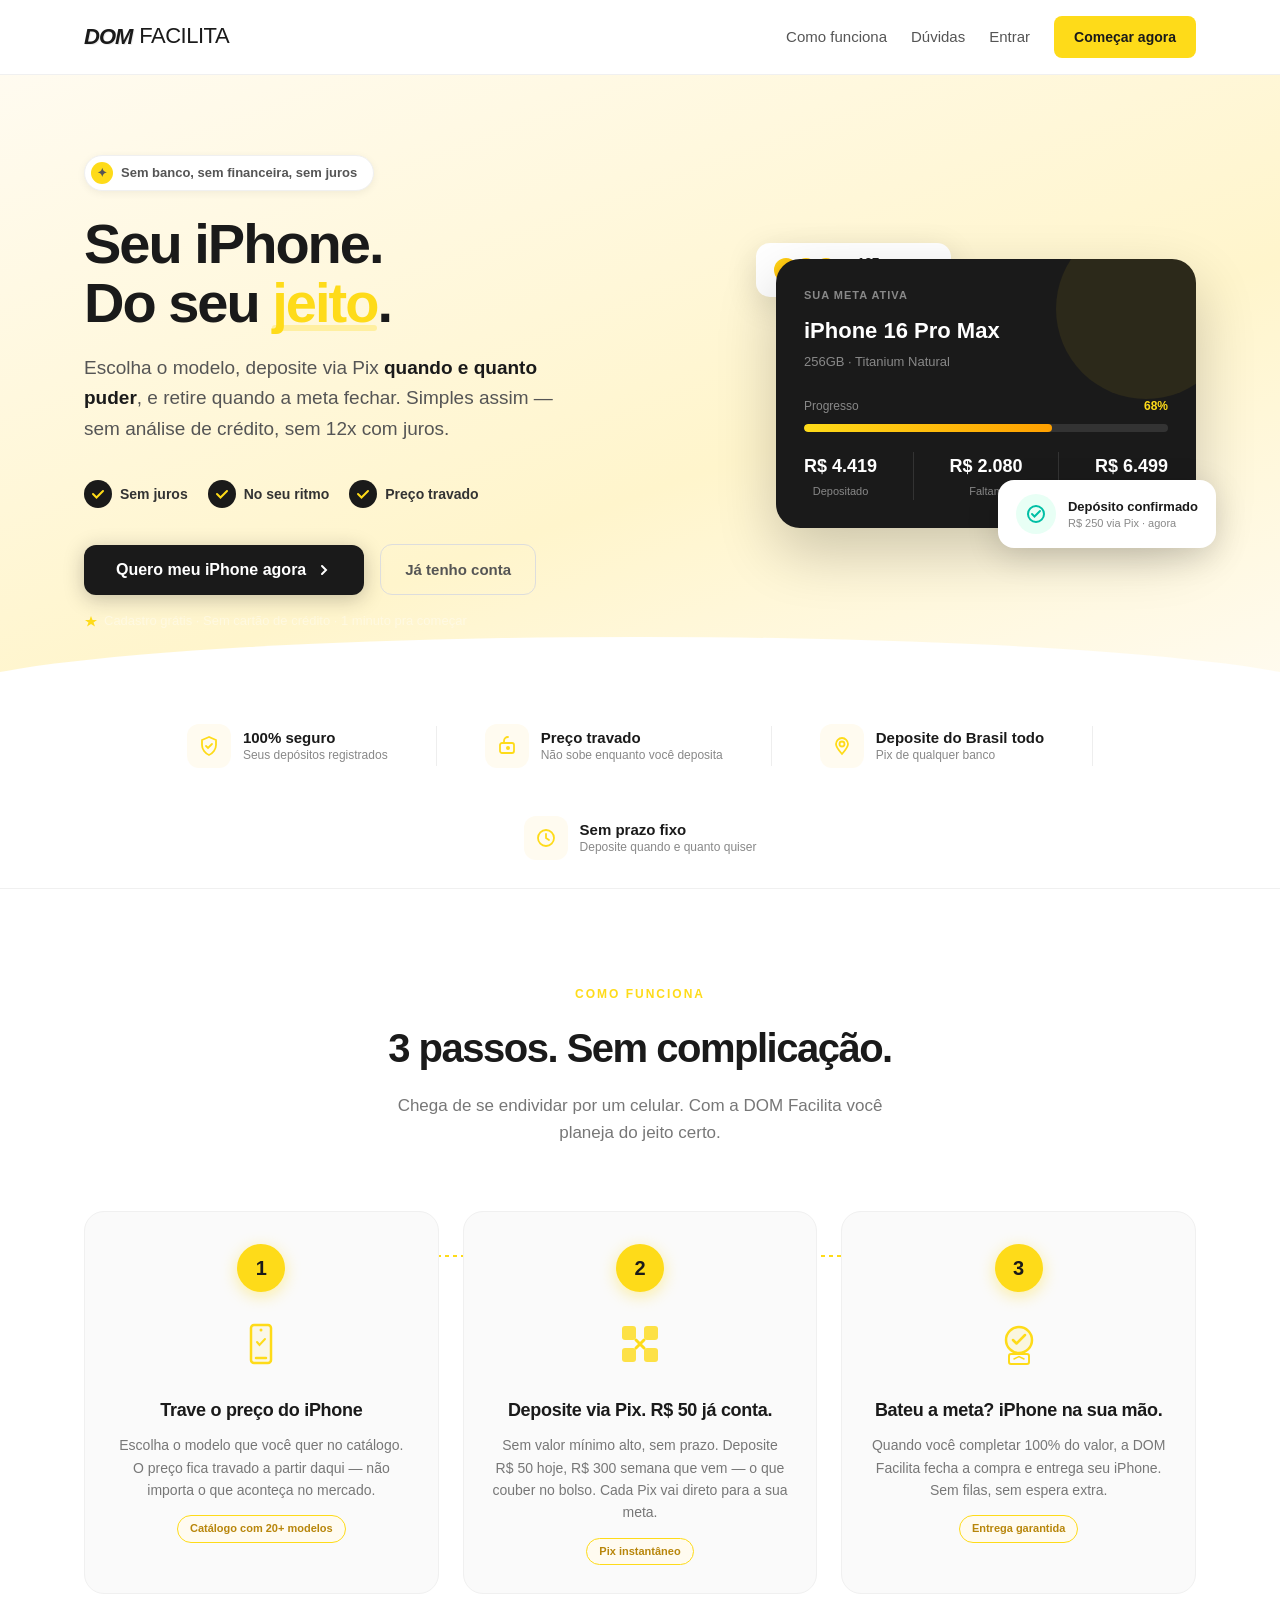
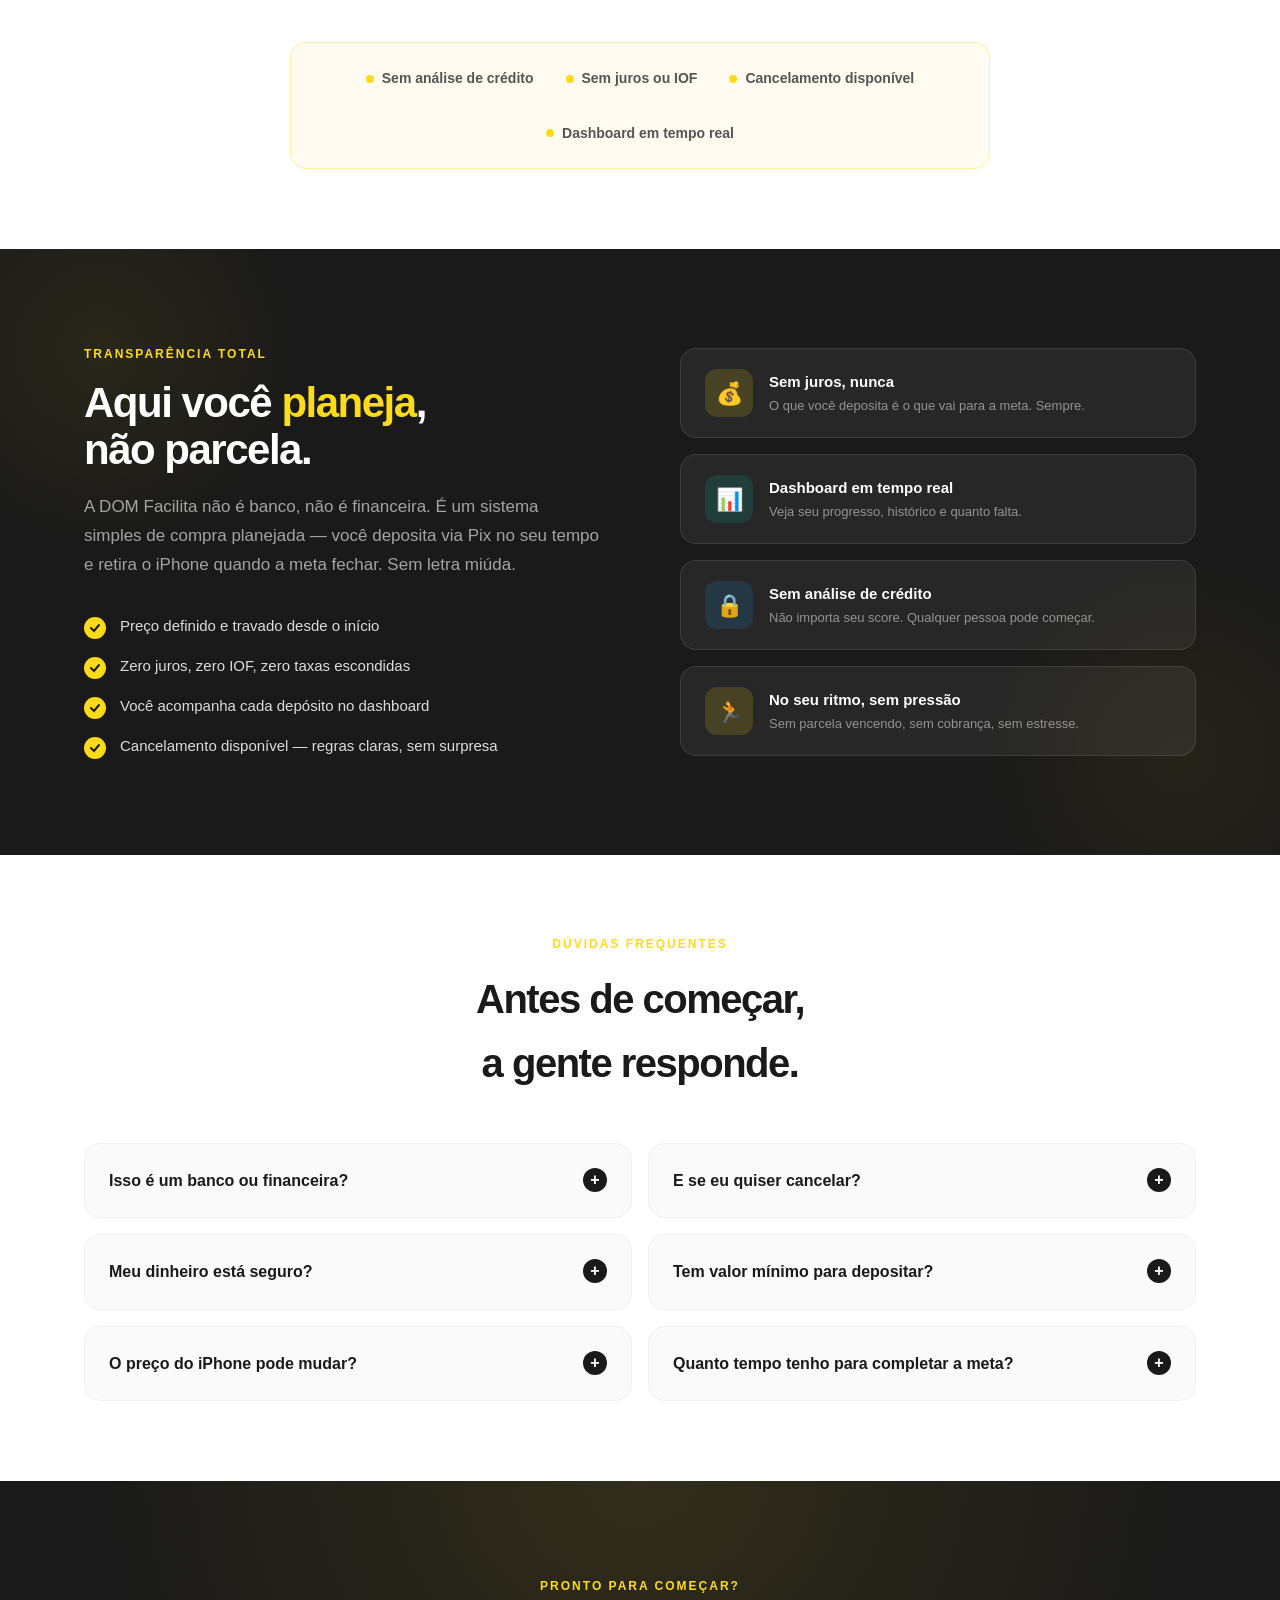
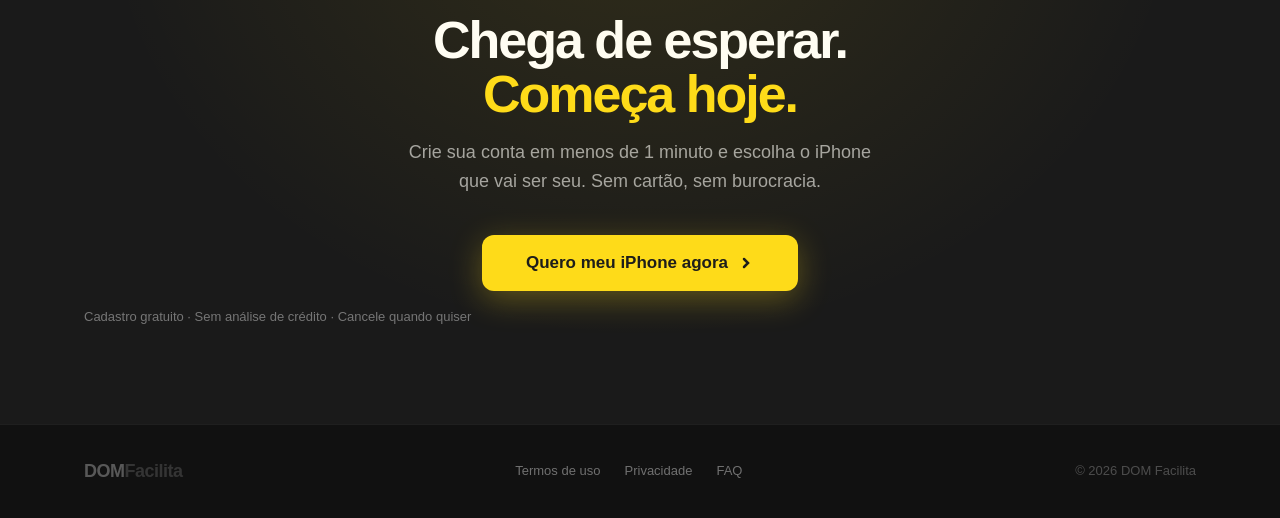
==== commit 0dde1d3b: "fix: renomear branding de DOM Store para DOM Facilita na home Co-Authored-By: Claude Sonnet 4.6 <nor" ====
--- a/dom-store-mvp/index.html
+++ b/dom-store-mvp/index.html
@@ -3,19 +3,19 @@
 <head>
     <meta charset="UTF-8">
     <meta name="viewport" content="width=device-width, initial-scale=1.0, viewport-fit=cover">
-    <meta name="description" content="Escolha seu iPhone, deposite via Pix no seu ritmo e retire quando bater a meta. Sem juros, sem parcelas, sem estresse. DOM Store Facilita.">
+    <meta name="description" content="Escolha seu iPhone, deposite via Pix no seu ritmo e retire quando bater a meta. Sem juros, sem parcelas, sem estresse. DOM Facilita.">
 
     <!-- PWA -->
     <meta name="theme-color" content="#FEDB19">
     <meta name="mobile-web-app-capable" content="yes">
     <meta name="apple-mobile-web-app-capable" content="yes">
     <meta name="apple-mobile-web-app-status-bar-style" content="black-translucent">
-    <meta name="apple-mobile-web-app-title" content="DOM Store">
+    <meta name="apple-mobile-web-app-title" content="DOM Facilita">
     <link rel="manifest" href="./manifest.json">
     <link rel="icon" type="image/png" href="./assets/logo-dom-store-v1.png">
     <link rel="apple-touch-icon" href="./assets/logo-dom-store-v1.png">
 
-    <title>DOM Store — Seu iPhone, do seu jeito</title>
+    <title>DOM Facilita — Seu iPhone, do seu jeito</title>
     <link rel="stylesheet" href="css/global.css">
     <link rel="stylesheet" href="css/logo.css">
     <link rel="stylesheet" href="css/home-novo.css">
@@ -26,7 +26,7 @@
 <header class="header">
     <div class="container">
         <a href="index-novo.html" class="logo">
-            <span class="logo-dom">DOM</span><span class="logo-store">Store</span>
+            <span class="logo-dom">DOM</span><span class="logo-store">Facilita</span>
         </a>
         <nav class="nav">
             <a href="#como-funciona" class="nav-link">Como funciona</a>
@@ -257,7 +257,7 @@
     <div class="container">
         <div class="section-eyebrow">Como funciona</div>
         <h2 class="section-title">3 passos. Sem complicação.</h2>
-        <p class="section-subtitle">Chega de se endividar por um celular. Com a DOM Store você planeja do jeito certo.</p>
+        <p class="section-subtitle">Chega de se endividar por um celular. Com a DOM Facilita você planeja do jeito certo.</p>
 
         <div class="steps">
             <!-- Passo 1 -->
@@ -306,7 +306,7 @@
                     </svg>
                 </div>
                 <h3 class="step-title">Bateu a meta? iPhone na sua mão.</h3>
-                <p class="step-description">Quando você completar 100% do valor, a DOM Store fecha a compra e entrega seu iPhone. Sem filas, sem espera extra.</p>
+                <p class="step-description">Quando você completar 100% do valor, a DOM Facilita fecha a compra e entrega seu iPhone. Sem filas, sem espera extra.</p>
                 <span class="step-tag">Entrega garantida</span>
             </div>
         </div>
@@ -344,7 +344,7 @@
                     Aqui você <span>planeja</span>,<br>não parcela.
                 </h2>
                 <p class="not-bank-description">
-                    A DOM Store não é banco, não é financeira. É um sistema simples de compra planejada — você deposita via Pix no seu tempo e retira o iPhone quando a meta fechar. Sem letra miúda.
+                    A DOM Facilita não é banco, não é financeira. É um sistema simples de compra planejada — você deposita via Pix no seu tempo e retira o iPhone quando a meta fechar. Sem letra miúda.
                 </p>
                 <ul class="not-bank-list">
                     <li>
@@ -432,7 +432,7 @@
                     <div class="faq-toggle">+</div>
                 </div>
                 <div class="faq-answer">
-                    Não. A DOM Store é um sistema de <strong>compra planejada</strong>. Você deposita via Pix e acumula o valor para comprar o iPhone que escolheu. Não é investimento, não é conta bancária, não é crédito.
+                    Não. A DOM Facilita é um sistema de <strong>compra planejada</strong>. Você deposita via Pix e acumula o valor para comprar o iPhone que escolheu. Não é investimento, não é conta bancária, não é crédito.
                 </div>
             </div>
 
@@ -515,13 +515,13 @@
 <footer class="footer">
     <div class="container">
         <div class="footer-content">
-            <div class="footer-logo">DOM<span>Store</span></div>
+            <div class="footer-logo">DOM<span>Facilita</span></div>
             <div class="footer-links">
                 <a href="termos.html">Termos de uso</a>
                 <a href="#">Privacidade</a>
                 <a href="#duvidas">FAQ</a>
             </div>
-            <div class="footer-copy">© 2026 DOM Store</div>
+            <div class="footer-copy">© 2026 DOM Facilita</div>
         </div>
     </div>
 </footer>
